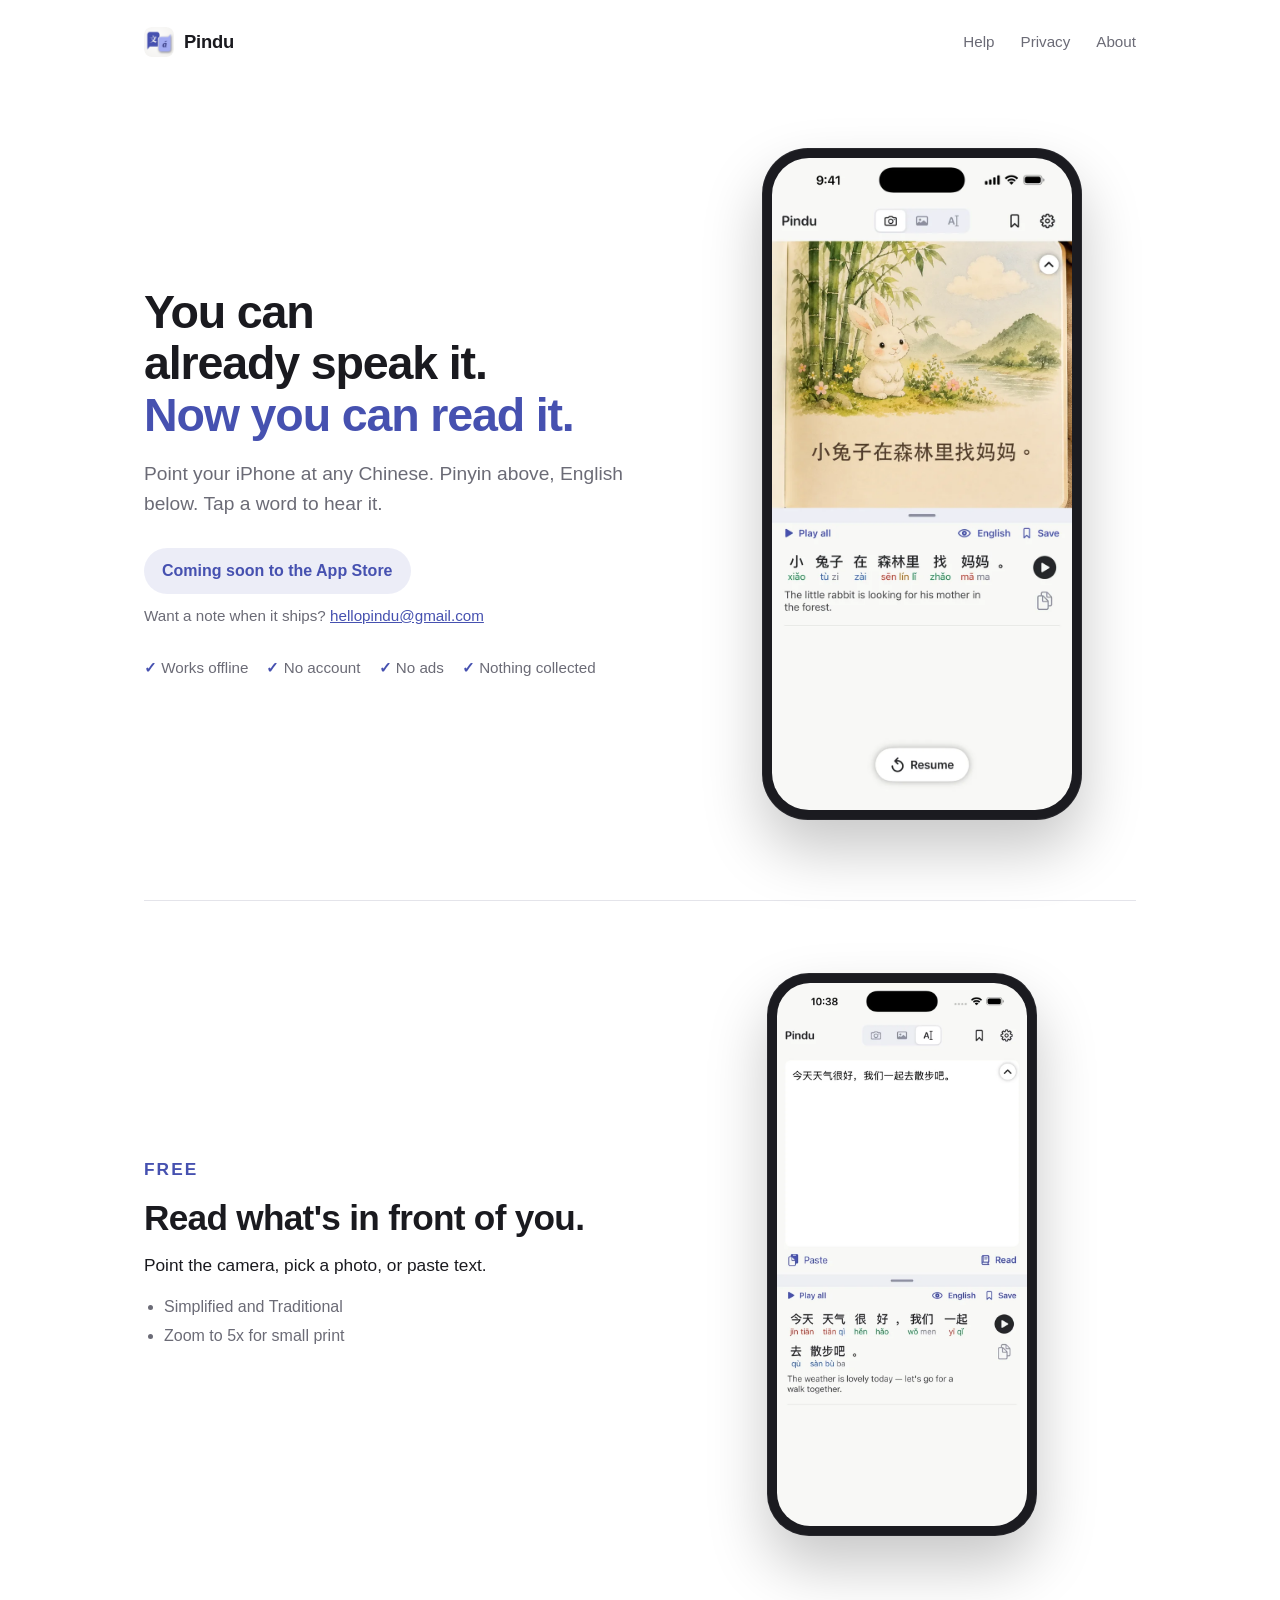
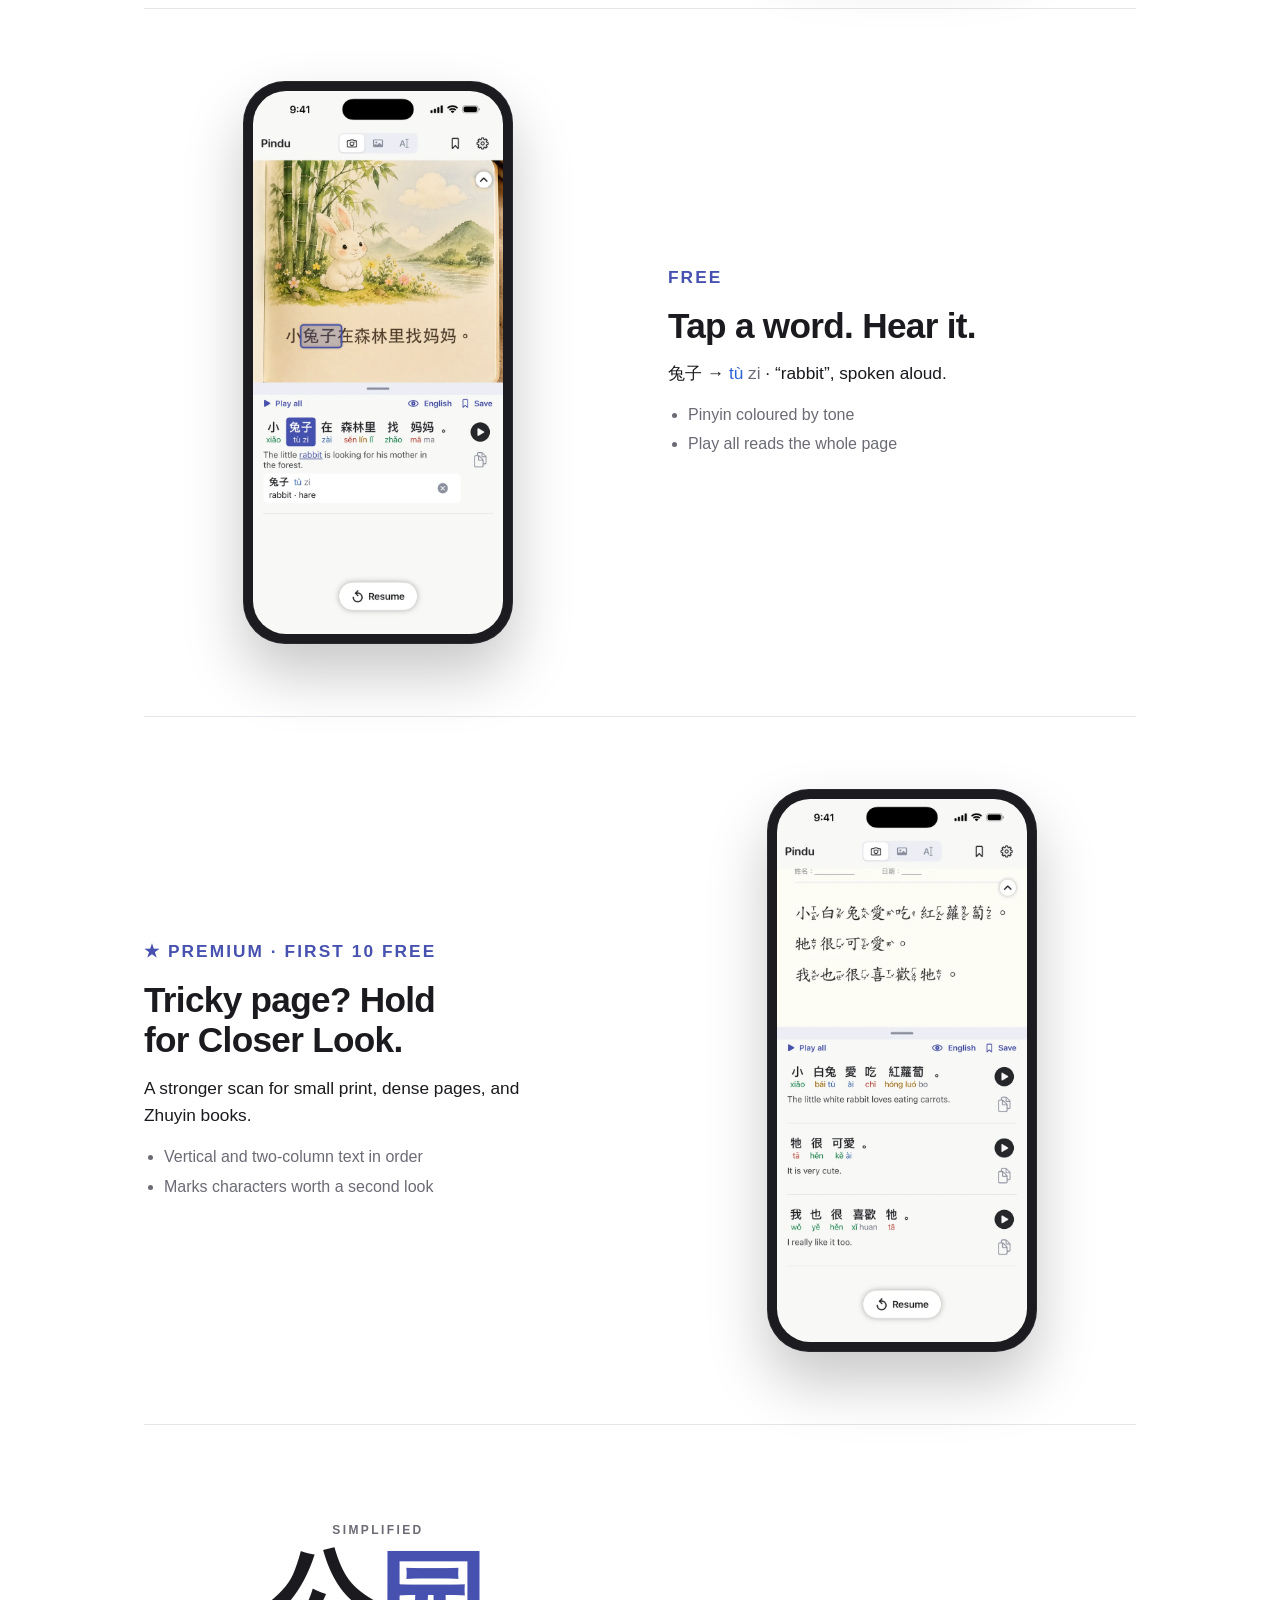
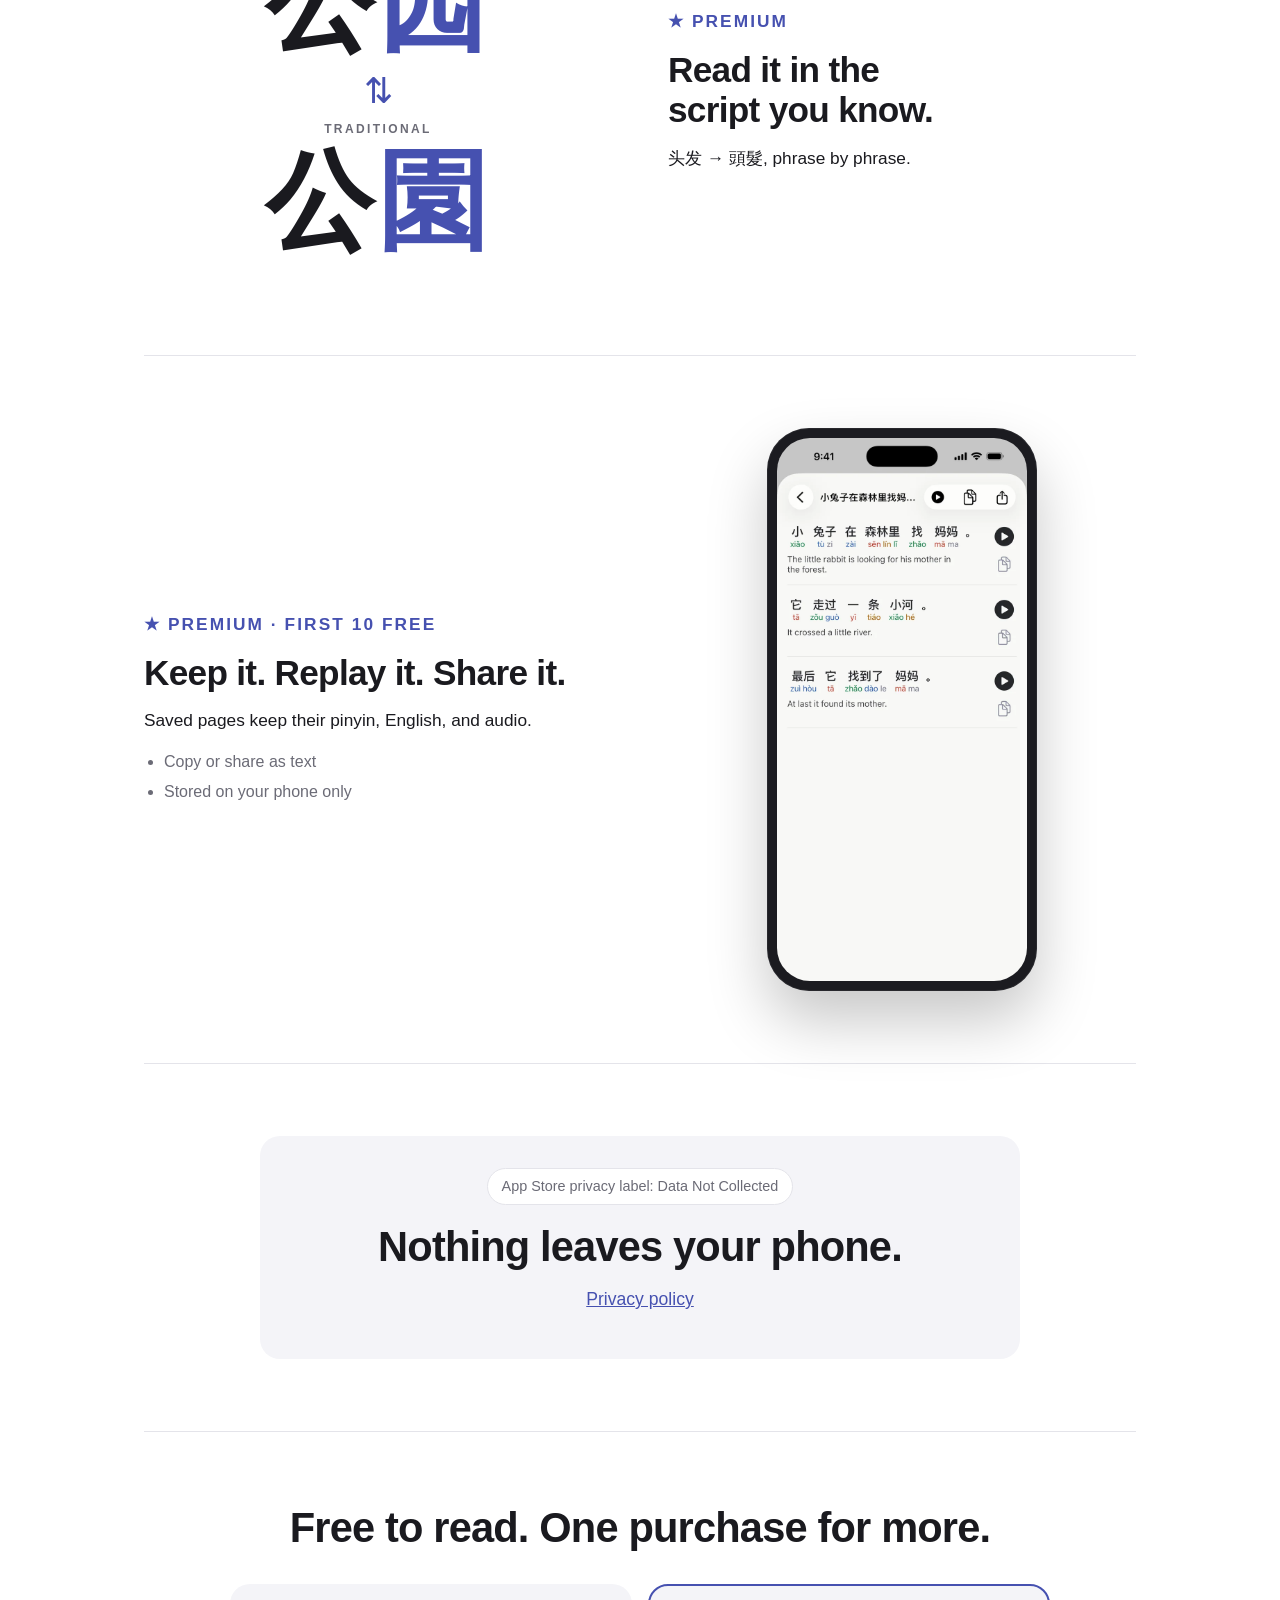
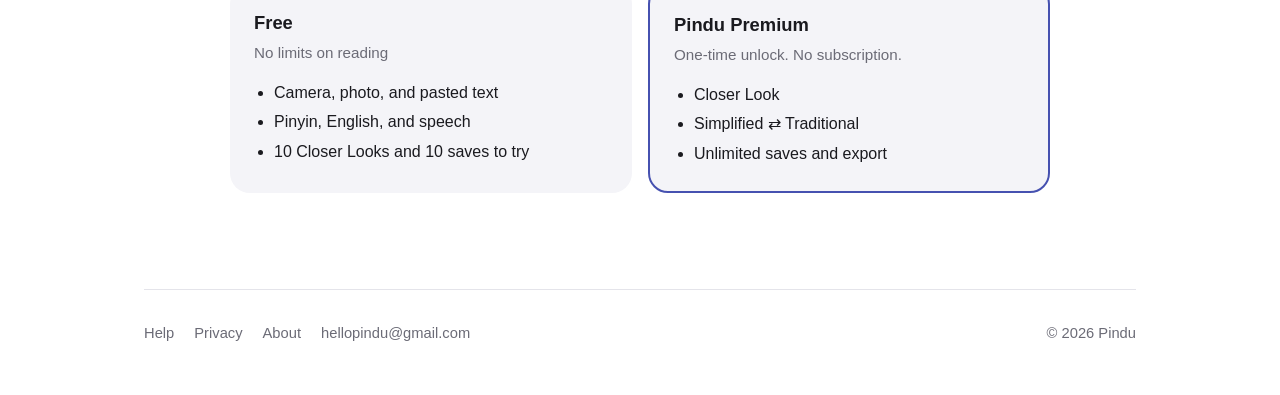
==== index.html @ 31d06867 "Polish for phone and desktop: headline on two lines, no lone words, bigger tap targets - Hero headli" ====
<!DOCTYPE html>
<html lang="en">
<head>
<meta charset="utf-8">
<meta name="viewport" content="width=device-width, initial-scale=1">
<title>Pindu: read the Chinese you can already speak</title>
<meta name="description" content="Pindu reads Chinese text through your iPhone camera and shows pinyin above and English below. Tap any word to hear it. Everything runs on your phone.">
<meta property="og:title" content="Pindu">
<meta property="og:description" content="You can already speak it. Now you can read it. Pinyin and English for any Chinese text, on your iPhone, entirely on-device.">
<meta property="og:type" content="website">
<meta property="og:url" content="https://pinduapp.github.io/pindu/">
<meta name="theme-color" content="#4651B0" media="(prefers-color-scheme: light)">
<meta name="theme-color" content="#121216" media="(prefers-color-scheme: dark)">
<link rel="icon" href="assets/img/favicon.png" type="image/png">
<link rel="apple-touch-icon" href="assets/img/apple-touch-icon.png">
<link rel="stylesheet" href="assets/site.css">
</head>
<body>
<a class="skip" href="#main">Skip to content</a>
<div class="wrap">

  <header class="site-header">
    <a class="brand" href="./"><img src="assets/img/icon-256.png" alt="" width="30" height="30">Pindu</a>
    <nav class="site-nav" aria-label="Site">
      <a href="support.html">Help</a>
      <a href="privacy.html">Privacy</a>
      <a href="about.html">About</a>
    </nav>
  </header>

  <main id="main">

    <section class="hero">
      <div class="hero-text">
        <h1><span class="line1">You can already speak&nbsp;it.</span> <span class="line2">Now you can read&nbsp;it.</span></h1>
        <p class="lead">Point your iPhone at any Chinese. Pinyin above, English below. Tap a word to hear it.</p>

        <!-- HERO BUTTON. Two states live here. Only one should be visible at a time.
             BEFORE LAUNCH: keep the "pre-launch" block, leave the "launch" block inside this comment.
             AT LAUNCH: delete the "pre-launch" block, move the "launch" block out of the comment,
             and replace APP_STORE_URL with the real App Store link. -->
        <div class="cta cta-prelaunch">
          <span class="pill">Coming soon to the App Store</span>
          <p class="note">Want a note when it ships? <a href="mailto:hellopindu@gmail.com">hellopindu@gmail.com</a></p>
        </div>
        <!--
        <div class="cta cta-launch">
          <a class="badge" href="APP_STORE_URL"><img src="assets/img/app-store-badge.svg" alt="Download on the App Store"></a>
          <p class="note">Free on the App Store, for iPhone running iOS 26 or later.</p>
        </div>
        -->

        <ul class="hero-points">
          <li>Works offline</li>
          <li>No account</li>
          <li>No ads</li>
          <li>Nothing collected</li>
        </ul>
      </div>
      <div class="hero-media">
        <div class="phone"><img src="assets/img/hero.webp" alt="Pindu reading a storybook page: the Chinese sentence 小兔子在森林里找妈妈 with pinyin above each word and the English translation below" width="720" height="1564"></div>
      </div>
    </section>

    <section class="features" aria-label="Features">

      <article class="feature">
        <div class="feature-text">
          <p class="eyebrow">Free</p>
          <h2>Read what's in front of you.</h2>
          <p>Point the camera, pick a photo, or paste text.</p>
          <ul>
            <li>Simplified and Traditional</li>
            <li>Zoom to 5x for small print</li>
          </ul>
        </div>
        <div class="feature-media">
          <div class="phone small"><img src="assets/img/text-input.webp" alt="Pindu's Text tab with a pasted sentence and its pinyin and English reading below" width="720" height="1564" loading="lazy"></div>
        </div>
      </article>

      <article class="feature flip">
        <div class="feature-text">
          <p class="eyebrow">Free</p>
          <h2>Tap a word. Hear it.</h2>
          <p><span class="zh">兔子</span> → <span class="py"><span class="t4">tù</span> <span class="t0">zi</span></span> · “rabbit”, spoken aloud.</p>
          <ul>
            <li>Pinyin coloured by tone</li>
            <li>Play all reads the whole page</li>
          </ul>
        </div>
        <div class="feature-media">
          <div class="phone small"><img src="assets/img/tap-to-define.webp" alt="The word 兔子 selected on the page, with a card showing tù zi and the meaning rabbit, hare" width="720" height="1564" loading="lazy"></div>
        </div>
      </article>

      <article class="feature">
        <div class="feature-text">
          <p class="eyebrow premium">Premium · first 10 free</p>
          <h2>Tricky page? Hold for Closer Look.</h2>
          <p>A stronger scan for small print, dense pages, and Zhuyin books.</p>
          <ul>
            <li>Vertical and two-column text in order</li>
            <li>Marks characters worth a second look</li>
          </ul>
        </div>
        <div class="feature-media">
          <div class="phone small"><img src="assets/img/closer-look.webp" alt="A Traditional Chinese worksheet with Zhuyin marks, read by Closer Look into three clean sentences with pinyin and English" width="720" height="1564" loading="lazy"></div>
        </div>
      </article>

      <article class="feature flip">
        <div class="feature-text">
          <p class="eyebrow premium">Premium</p>
          <h2>Read it in the script you know.</h2>
          <p><span class="zh">头发</span> → <span class="zh">頭髮</span>, phrase by phrase.</p>
        </div>
        <div class="feature-media">
          <div class="scripts zh" aria-label="The word for park, 公园 in Simplified and 公園 in Traditional">
            <span class="label">Simplified</span>
            <span class="word">公<span class="diff">园</span></span>
            <span class="arrow" aria-hidden="true">⇅</span>
            <span class="label">Traditional</span>
            <span class="word">公<span class="diff">園</span></span>
          </div>
        </div>
      </article>

      <article class="feature">
        <div class="feature-text">
          <p class="eyebrow premium">Premium · first 10 free</p>
          <h2>Keep it. Replay it. Share it.</h2>
          <p>Saved pages keep their pinyin, English, and audio.</p>
          <ul>
            <li>Copy or share as text</li>
            <li>Stored on your phone only</li>
          </ul>
        </div>
        <div class="feature-media">
          <div class="phone small"><img src="assets/img/saved-detail.webp" alt="A saved reading with three sentences, each with pinyin, English, and play and copy buttons" width="720" height="1564" loading="lazy"></div>
        </div>
      </article>

    </section>

    <section class="privacy-block">
      <div class="card">
        <span class="label-chip">App Store privacy label: Data Not Collected</span>
        <h2>Nothing leaves your phone.</h2>
        <p><a href="privacy.html">Privacy policy</a></p>
      </div>
    </section>

    <section class="premium-block" id="premium">
      <h2><span class="unit">Free to read.</span> <span class="unit">One purchase for more.</span></h2>
      <div class="plans">
        <div class="plan card">
          <h3>Free</h3>
          <p class="price">No limits on reading</p>
          <ul>
            <li>Camera, photo, and pasted text</li>
            <li>Pinyin, English, and speech</li>
            <li>10 Closer Looks and 10 saves to try</li>
          </ul>
        </div>
        <div class="plan card featured">
          <h3>Pindu Premium</h3>
          <p class="price">One-time unlock. No&nbsp;subscription.</p>
          <ul>
            <li>Closer Look</li>
            <li>Simplified ⇄ Traditional</li>
            <li>Unlimited saves and export</li>
          </ul>
        </div>
      </div>
    </section>

  </main>

  <footer class="site-footer">
    <nav aria-label="Footer">
      <a href="support.html">Help</a>
      <a href="privacy.html">Privacy</a>
      <a href="about.html">About</a>
      <a href="mailto:hellopindu@gmail.com">hellopindu@gmail.com</a>
    </nav>
    <span>© 2026 Pindu</span>
  </footer>

</div>
</body>
</html>
---- assets/site.css ----
/* Pindu website styles. Plain CSS, no build step.
   Colours follow the app: accent #4651B0 in light mode, #A2ABF2 in dark mode. */

:root {
  --accent: #4651B0;
  --accent-soft: rgba(70, 81, 176, 0.10);
  --bg: #ffffff;
  --fg: #1a1a1f;
  --muted: #6b6b76;
  --card: #f4f4f8;
  --line: #e4e4ea;
  --bezel: #1b1b20;
  --tone1: #d9342b;
  --tone2: #c9821a;
  --tone3: #1f9d55;
  --tone4: #2d63d8;
  color-scheme: light dark;
}

@media (prefers-color-scheme: dark) {
  :root {
    --accent: #A2ABF2;
    --accent-soft: rgba(162, 171, 242, 0.14);
    --bg: #121216;
    --fg: #ececf1;
    --muted: #9a9aa6;
    --card: #1e1e26;
    --line: #2b2b35;
    --bezel: #2c2c35;
    --tone1: #ff6b61;
    --tone2: #e9a94a;
    --tone3: #4fc47f;
    --tone4: #6f9bff;
  }
}

* { box-sizing: border-box; }

html { scroll-behavior: smooth; }

body {
  margin: 0;
  font-family: -apple-system, BlinkMacSystemFont, "Segoe UI", Roboto, Helvetica, Arial, sans-serif;
  background: var(--bg);
  color: var(--fg);
  line-height: 1.6;
  -webkit-font-smoothing: antialiased;
}

.zh {
  font-family: -apple-system, "PingFang SC", "PingFang TC", "Hiragino Sans GB", "Noto Sans CJK SC",
    "Noto Sans SC", "Microsoft YaHei", sans-serif;
}

a { color: var(--accent); }

h1, h2, h3 { text-wrap: balance; }
p, li, dd { text-wrap: pretty; }
a[href^="mailto:"] { white-space: nowrap; }
/* Keeps a short phrase on one line when it fits; used to break headings between sentences. */
.unit { display: inline-block; }

img { max-width: 100%; height: auto; }

.wrap {
  max-width: 1040px;
  margin: 0 auto;
  padding: 0 24px;
}

.skip {
  position: absolute;
  left: -999px;
  top: 8px;
  background: var(--accent);
  color: #fff;
  padding: 8px 12px;
  border-radius: 8px;
}
.skip:focus { left: 8px; z-index: 10; }

/* Header and nav */

.site-header {
  display: flex;
  align-items: center;
  justify-content: space-between;
  gap: 16px;
  padding: 20px 0;
}

.brand {
  display: inline-flex;
  align-items: center;
  gap: 10px;
  text-decoration: none;
  color: var(--fg);
  font-weight: 700;
  font-size: 1.15rem;
  letter-spacing: -0.01em;
  padding: 7px 0;
}
.brand img { width: 30px; height: 30px; border-radius: 8px; }

.site-nav { display: flex; gap: 2px; flex-wrap: wrap; margin-right: -12px; }
.site-nav a {
  text-decoration: none;
  color: var(--muted);
  padding: 10px 12px;
  border-radius: 8px;
  font-size: 0.95rem;
}
.site-nav a:hover { color: var(--fg); background: var(--card); }
.site-nav a[aria-current="page"] { color: var(--accent); font-weight: 600; }

/* Hero */

.hero {
  display: grid;
  gap: 40px;
  align-items: center;
  padding: 40px 0 56px;
}
@media (min-width: 860px) {
  .hero { grid-template-columns: 1.1fr 0.9fr; padding: 64px 0 80px; }
}

.hero-text { container-type: inline-size; }
.hero h1 {
  /* Each sentence gets its own line. The size follows the text column so
     "You can already speak it." fits on one line at every width. */
  font-size: clamp(1.9rem, 4.6vw, 3.15rem);
  font-size: min(3.3rem, 8.9cqi);
  line-height: 1.1;
  letter-spacing: -0.025em;
  margin: 0 0 18px;
}
.hero h1 .line1, .hero h1 .line2 { display: block; }
.hero h1 .line2 { color: var(--accent); }

.hero .lead {
  font-size: 1.2rem;
  color: var(--muted);
  margin: 0 0 28px;
  max-width: 34em;
}

.cta { display: flex; flex-direction: column; align-items: flex-start; gap: 10px; }
.pill {
  display: inline-block;
  background: var(--accent-soft);
  color: var(--accent);
  font-weight: 600;
  padding: 10px 18px;
  border-radius: 999px;
  font-size: 1rem;
}
.cta .note { color: var(--muted); font-size: 0.95rem; margin: 0; }
.badge img { height: 52px; width: auto; display: block; }

.hero-points {
  list-style: none;
  padding: 0;
  margin: 28px 0 0;
  display: flex;
  flex-wrap: wrap;
  gap: 8px 18px;
  color: var(--muted);
  font-size: 0.95rem;
}
.hero-points li::before { content: "✓ "; color: var(--accent); font-weight: 700; }

/* Phone frame around raw screenshots */

.phone {
  width: min(300px, 70vw);
  margin: 0 auto;
  background: var(--bezel);
  border-radius: 46px;
  padding: 10px;
  box-shadow: 0 30px 60px rgba(0, 0, 0, 0.22), 0 0 0 1px rgba(255, 255, 255, 0.06) inset;
}
.phone img {
  display: block;
  width: 100%;
  border-radius: 37px;
  background: #f5f5f7;
}
.phone.small { width: min(270px, 62vw); border-radius: 42px; }
@media (min-width: 860px) {
  /* Whole phone visible above the fold: the screenshots are 0.46 wide per unit of height. */
  .hero .phone { width: clamp(240px, calc((100svh - 150px) * 0.46), 320px); }
}
.phone.small img { border-radius: 33px; }

/* Feature blocks */

.features { border-top: 1px solid var(--line); }

.feature {
  display: grid;
  gap: 28px;
  align-items: center;
  padding: 48px 0;
}
.feature + .feature { border-top: 1px solid var(--line); }

@media (min-width: 860px) {
  .feature { grid-template-columns: 1fr 1fr; gap: 56px; padding: 72px 0; }
  .feature.flip .feature-media { order: -1; }
}

.eyebrow {
  display: inline-block;
  font-size: 0.78rem;
  font-weight: 700;
  letter-spacing: 0.12em;
  text-transform: uppercase;
  color: var(--accent);
  margin: 0 0 10px;
}
.eyebrow.premium::before {
  content: "★ ";
}

.feature h2 {
  font-size: clamp(1.6rem, 3.2vw, 2.2rem);
  line-height: 1.15;
  letter-spacing: -0.02em;
  margin: 0 0 14px;
}
.feature p { margin: 0 0 14px; font-size: 1.08rem; }
.feature p:last-child { margin-bottom: 0; }
.feature ul { margin: 0; padding-left: 20px; color: var(--muted); }
.feature li { margin: 4px 0; }

/* Pinyin sample used in copy */
.py { display: inline-block; white-space: nowrap; }
.t1 { color: var(--tone1); }
.t2 { color: var(--tone2); }
.t3 { color: var(--tone3); }
.t4 { color: var(--tone4); }
.t0 { color: var(--muted); }

/* Simplified / Traditional graphic */

.scripts {
  display: flex;
  flex-direction: column;
  align-items: center;
  gap: 6px;
  padding: 24px 0;
}
.scripts .label {
  font-size: 0.75rem;
  font-weight: 700;
  letter-spacing: 0.2em;
  text-transform: uppercase;
  color: var(--muted);
}
.scripts .word {
  font-size: clamp(4.2rem, 13vw, 6.8rem);
  font-weight: 600;
  line-height: 1.05;
  letter-spacing: 0.04em;
}
.scripts .diff { color: var(--accent); }
.scripts .arrow { color: var(--accent); font-size: 2.2rem; line-height: 1; margin: 6px 0; }

/* Privacy statement */

.privacy-block {
  border-top: 1px solid var(--line);
  padding: 72px 0;
  text-align: center;
}
.privacy-block .card { max-width: 760px; margin: 0 auto; }
.privacy-block h2 {
  font-size: clamp(1.9rem, 4vw, 2.6rem);
  line-height: 1.15;
  letter-spacing: -0.02em;
  margin: 0 0 14px;
}
.privacy-block p { font-size: 1.1rem; margin: 0 0 14px; }
.privacy-block .label-chip {
  display: inline-block;
  background: var(--bg);
  border: 1px solid var(--line);
  border-radius: 999px;
  padding: 6px 14px;
  font-size: 0.9rem;
  color: var(--muted);
  margin-bottom: 18px;
}

.card {
  background: var(--card);
  border-radius: 20px;
  padding: 32px 28px;
}

/* Premium */

.premium-block { border-top: 1px solid var(--line); padding: 72px 0; }
.premium-block h2 {
  font-size: clamp(1.9rem, 4vw, 2.6rem);
  line-height: 1.15;
  letter-spacing: -0.02em;
  margin: 0 0 32px;
  text-align: center;
}
.plans {
  display: grid;
  gap: 16px;
  max-width: 820px;
  margin: 0 auto;
}
@media (min-width: 700px) { .plans { grid-template-columns: 1fr 1fr; } }
.plan { padding: 24px 24px 20px; }
.plan h3 { margin: 0 0 4px; font-size: 1.15rem; }
.plan .price { color: var(--muted); font-size: 0.95rem; margin: 0 0 14px; }
.plan ul { margin: 0; padding-left: 20px; }
.plan li { margin: 4px 0; }
.plan.featured { border: 2px solid var(--accent); }

/* Footer */

.site-footer {
  border-top: 1px solid var(--line);
  margin-top: 24px;
  padding: 22px 0 40px;
  color: var(--muted);
  font-size: 0.92rem;
  display: flex;
  flex-wrap: wrap;
  justify-content: space-between;
  align-items: center;
  gap: 4px 24px;
}
.site-footer nav { display: flex; flex-wrap: wrap; gap: 0 20px; }
.site-footer a { color: var(--muted); text-decoration: none; display: inline-block; padding: 10px 0; }
.site-footer a:hover { color: var(--accent); }

/* Text pages: Help, Privacy, About */

.prose { max-width: 700px; padding: 24px 0 64px; }
.prose h1 { font-size: clamp(2rem, 4.5vw, 2.6rem); letter-spacing: -0.02em; margin: 8px 0 8px; line-height: 1.1; }
.prose .intro { color: var(--muted); font-size: 1.15rem; margin: 0 0 32px; }
.prose .updated { color: var(--muted); font-size: 0.9rem; margin: 0 0 32px; }
.prose h2 { font-size: 1.35rem; margin: 40px 0 10px; letter-spacing: -0.01em; line-height: 1.25; }
.prose h3 { font-size: 1.05rem; margin: 24px 0 6px; }
.prose p { margin: 0 0 16px; }
.prose ul, .prose ol { margin: 0 0 16px; padding-left: 22px; }
.prose li { margin-bottom: 8px; }
.prose .card { margin: 32px 0; }
.prose .card p:last-child { margin-bottom: 0; }
.prose kbd {
  font-family: inherit;
  background: var(--card);
  border: 1px solid var(--line);
  border-radius: 6px;
  padding: 1px 6px;
  font-size: 0.92em;
}

.credits { margin-bottom: 20px; }
.credits dl { margin: 0; }
.credits dt { font-weight: 600; margin-top: 12px; }
.credits dt a { display: inline-block; padding: 6px 0; }
.credits dd { margin: 2px 0 0; color: var(--muted); }

@media (prefers-reduced-motion: reduce) {
  html { scroll-behavior: auto; }
}
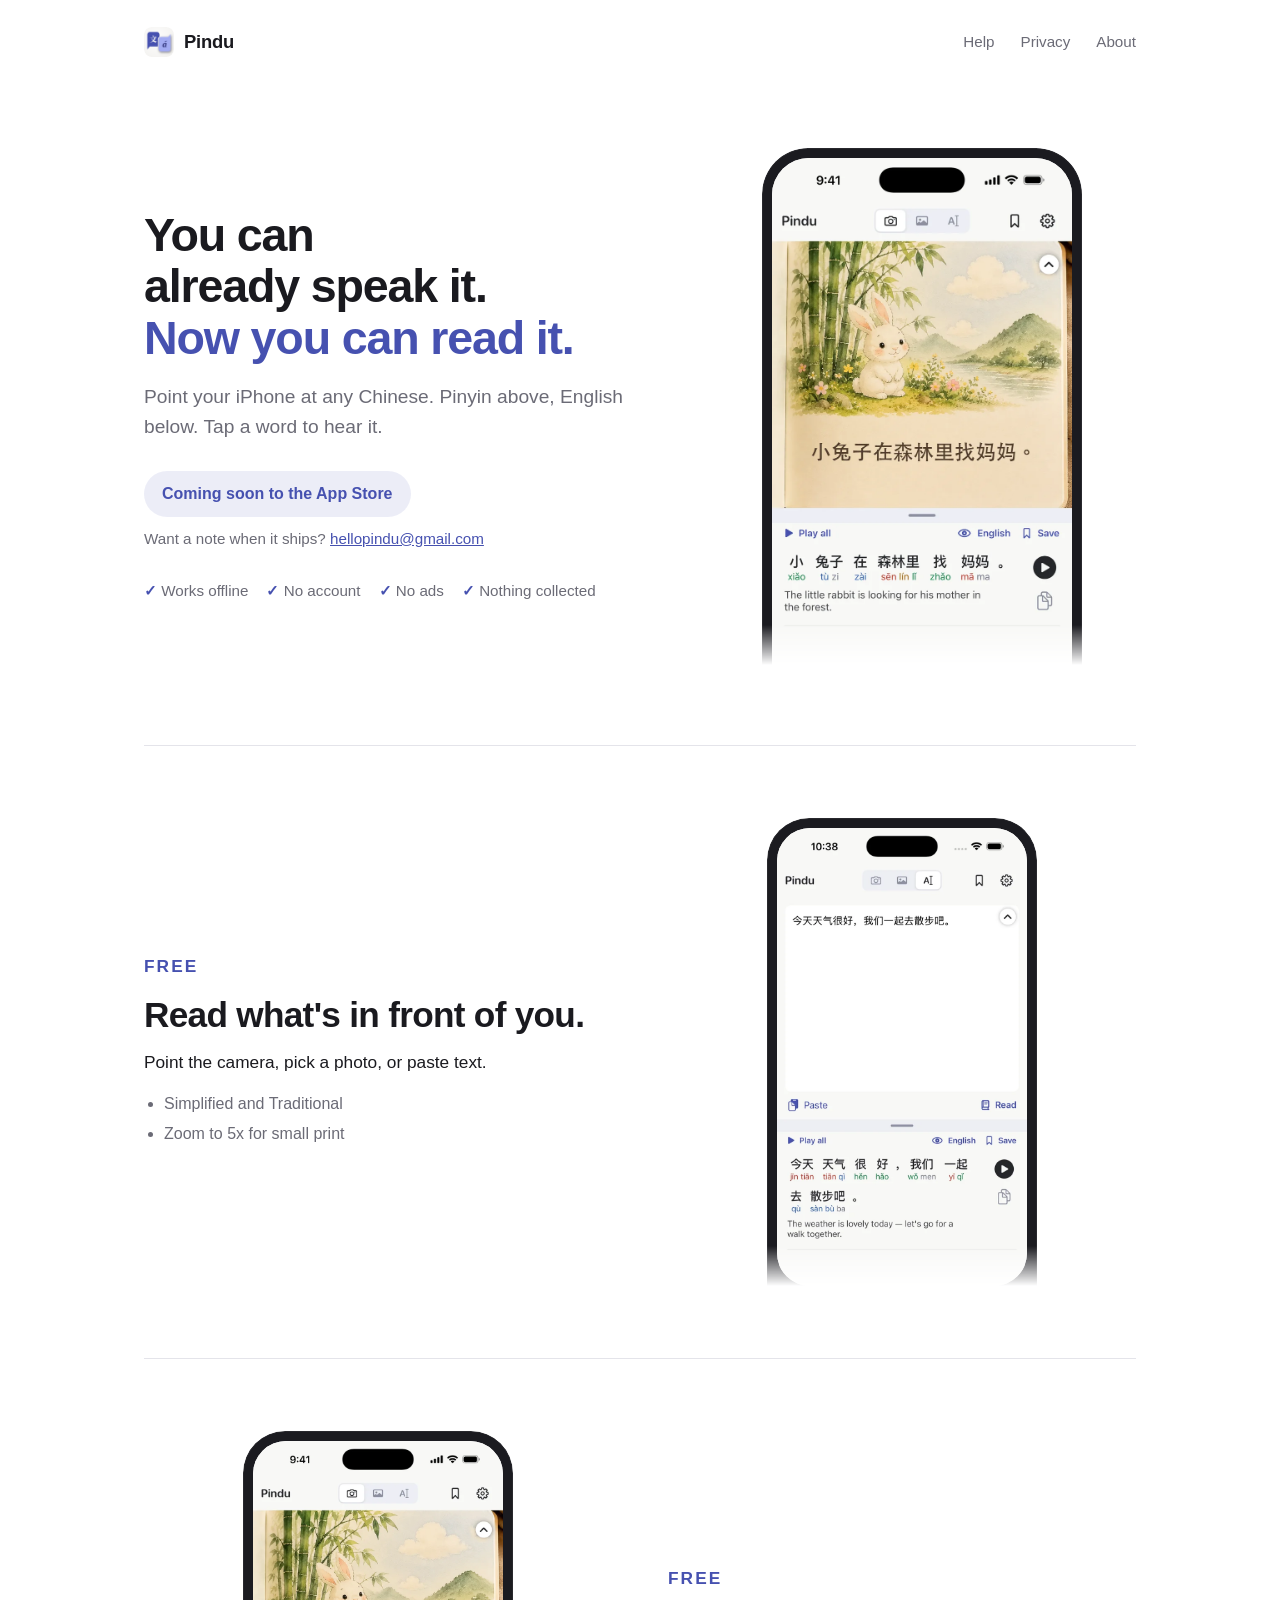
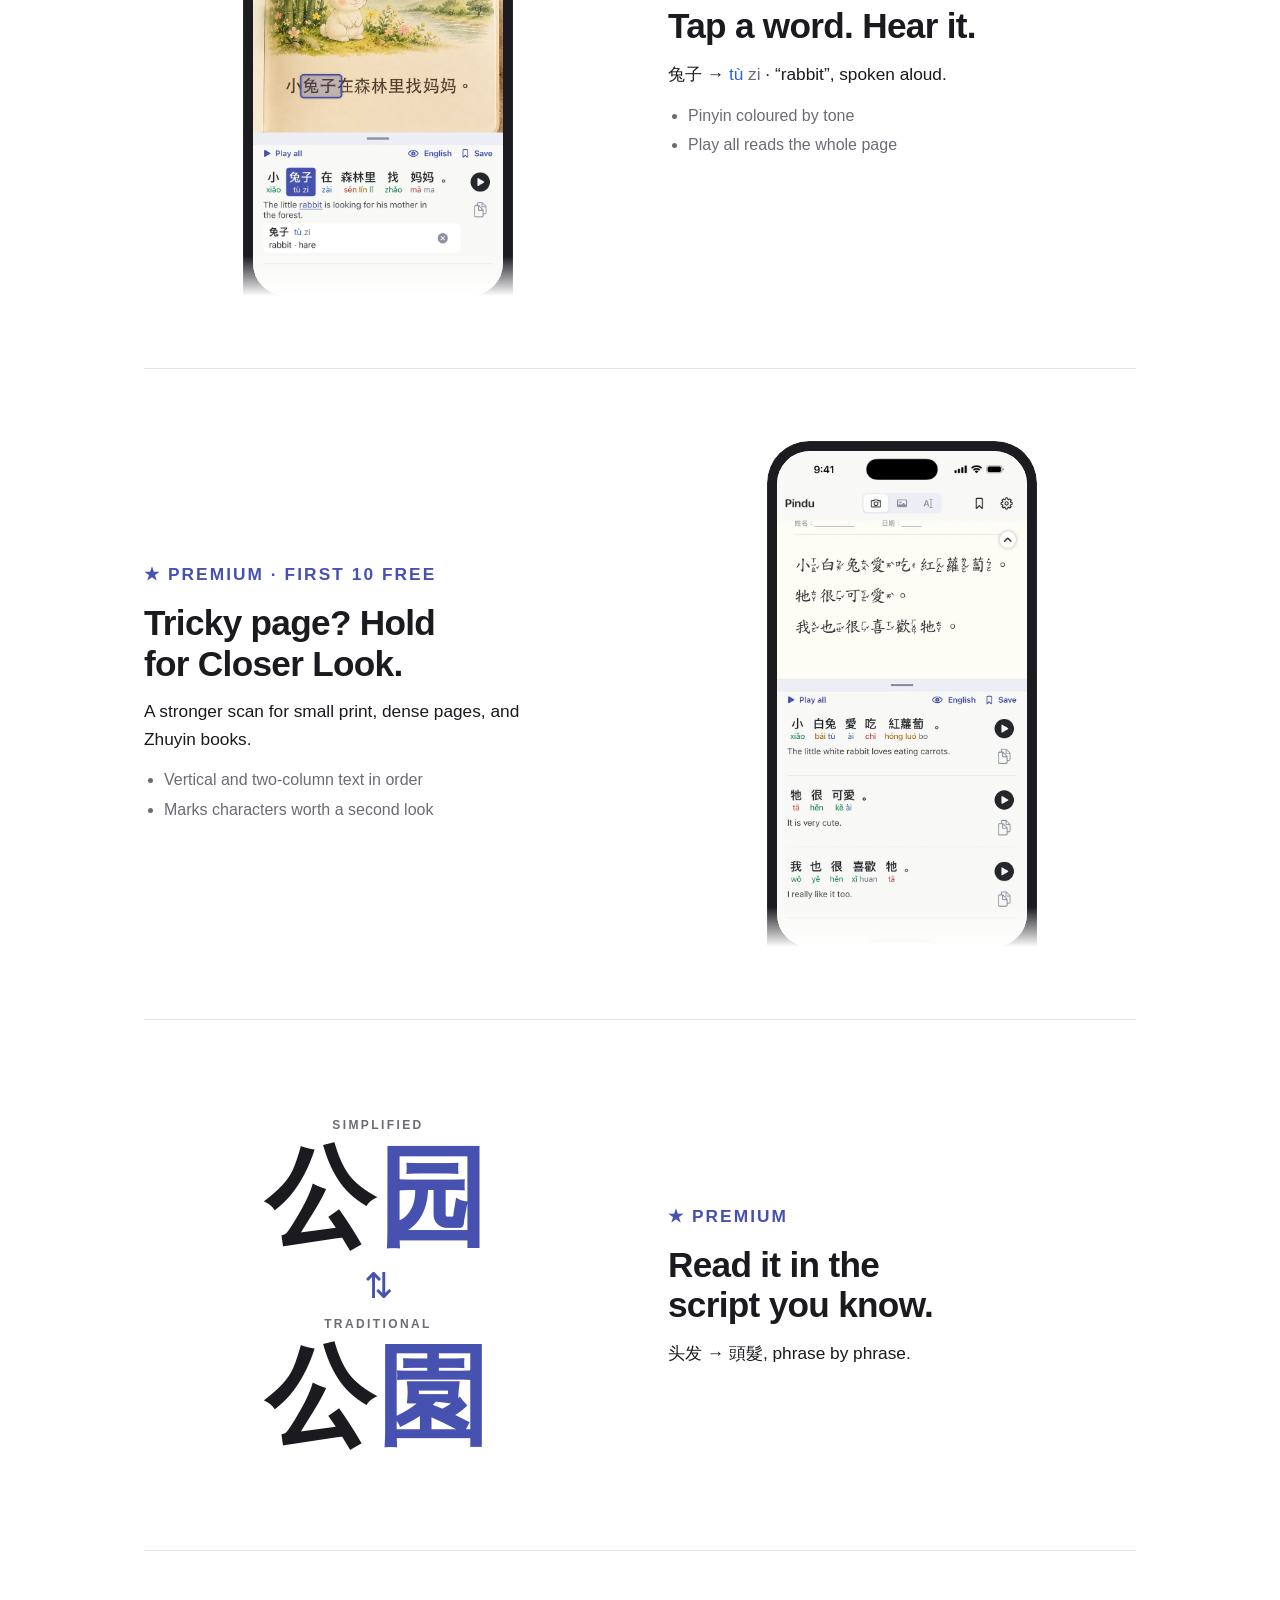
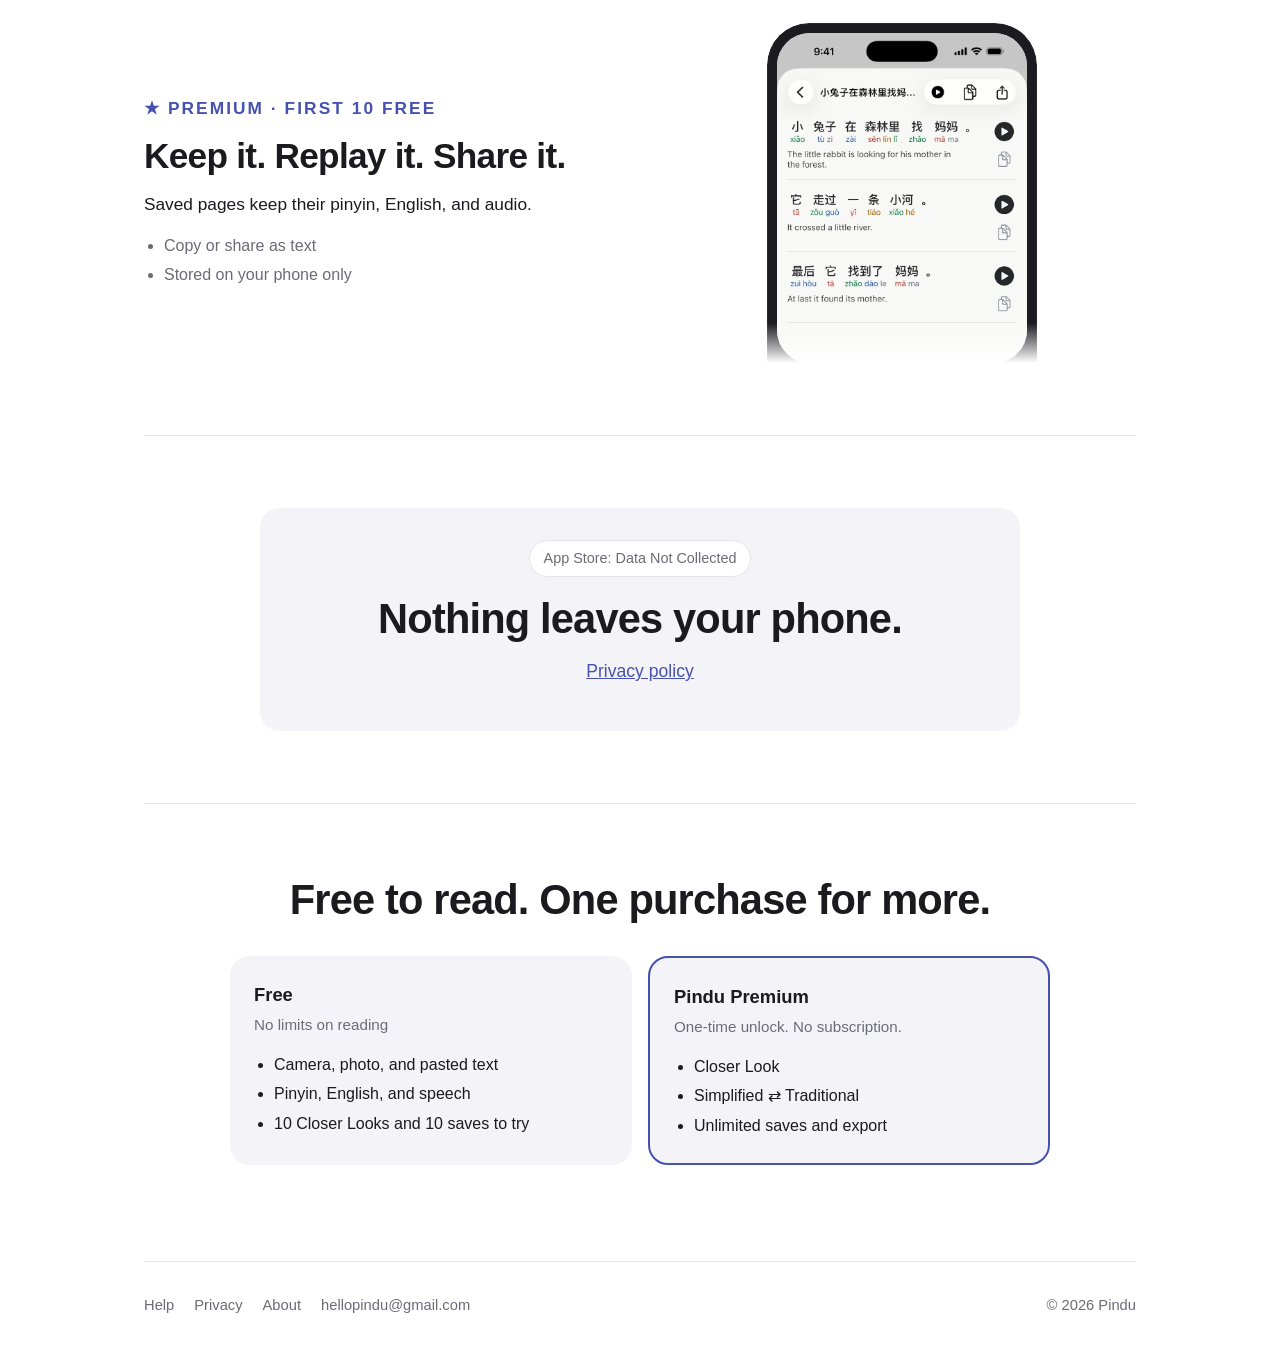
==== commit 135cc737: "Crop the home page phones below their content; page scrolls about 10% less Each phone shows its scre" ====
--- a/index.html
+++ b/index.html
@@ -58,7 +58,7 @@
         </ul>
       </div>
       <div class="hero-media">
-        <div class="phone"><img src="assets/img/hero.webp" alt="Pindu reading a storybook page: the Chinese sentence 小兔子在森林里找妈妈 with pinyin above each word and the English translation below" width="720" height="1564"></div>
+        <div class="phone crop" style="--crop: 720 / 1215"><img src="assets/img/hero.webp" alt="Pindu reading a storybook page: the Chinese sentence 小兔子在森林里找妈妈 with pinyin above each word and the English translation below" width="720" height="1564"></div>
       </div>
     </section>
 
@@ -75,7 +75,7 @@
           </ul>
         </div>
         <div class="feature-media">
-          <div class="phone small"><img src="assets/img/text-input.webp" alt="Pindu's Text tab with a pasted sentence and its pinyin and English reading below" width="720" height="1564" loading="lazy"></div>
+          <div class="phone small crop" style="--crop: 720 / 1320"><img src="assets/img/text-input.webp" alt="Pindu's Text tab with a pasted sentence and its pinyin and English reading below" width="720" height="1564" loading="lazy"></div>
         </div>
       </article>
 
@@ -90,7 +90,7 @@
           </ul>
         </div>
         <div class="feature-media">
-          <div class="phone small"><img src="assets/img/tap-to-define.webp" alt="The word 兔子 selected on the page, with a card showing tù zi and the meaning rabbit, hare" width="720" height="1564" loading="lazy"></div>
+          <div class="phone small crop" style="--crop: 720 / 1310"><img src="assets/img/tap-to-define.webp" alt="The word 兔子 selected on the page, with a card showing tù zi and the meaning rabbit, hare" width="720" height="1564" loading="lazy"></div>
         </div>
       </article>
 
@@ -105,7 +105,7 @@
           </ul>
         </div>
         <div class="feature-media">
-          <div class="phone small"><img src="assets/img/closer-look.webp" alt="A Traditional Chinese worksheet with Zhuyin marks, read by Closer Look into three clean sentences with pinyin and English" width="720" height="1564" loading="lazy"></div>
+          <div class="phone small crop" style="--crop: 720 / 1430"><img src="assets/img/closer-look.webp" alt="A Traditional Chinese worksheet with Zhuyin marks, read by Closer Look into three clean sentences with pinyin and English" width="720" height="1564" loading="lazy"></div>
         </div>
       </article>
 
@@ -137,7 +137,7 @@
           </ul>
         </div>
         <div class="feature-media">
-          <div class="phone small"><img src="assets/img/saved-detail.webp" alt="A saved reading with three sentences, each with pinyin, English, and play and copy buttons" width="720" height="1564" loading="lazy"></div>
+          <div class="phone small crop" style="--crop: 720 / 950"><img src="assets/img/saved-detail.webp" alt="A saved reading with three sentences, each with pinyin, English, and play and copy buttons" width="720" height="1564" loading="lazy"></div>
         </div>
       </article>
 
@@ -145,7 +145,7 @@
 
     <section class="privacy-block">
       <div class="card">
-        <span class="label-chip">App Store privacy label: Data Not Collected</span>
+        <span class="label-chip">App Store: Data Not Collected</span>
         <h2>Nothing leaves your phone.</h2>
         <p><a href="privacy.html">Privacy policy</a></p>
       </div>
--- a/assets/site.css
+++ b/assets/site.css
@@ -187,9 +187,26 @@
   background: #f5f5f7;
 }
 .phone.small { width: min(270px, 62vw); border-radius: 42px; }
+
+/* Cropped phone: shows the top of the screenshot down to its last bit of content,
+   then fades into the page. --crop is "720 / visible height" for that screenshot. */
+.phone.crop {
+  padding-bottom: 0;
+  border-bottom-left-radius: 0;
+  border-bottom-right-radius: 0;
+  -webkit-mask-image: linear-gradient(to bottom, #000 calc(100% - 40px), transparent);
+  mask-image: linear-gradient(to bottom, #000 calc(100% - 40px), transparent);
+}
+.phone.crop img {
+  aspect-ratio: var(--crop);
+  object-fit: cover;
+  object-position: top;
+  border-bottom-left-radius: 0;
+  border-bottom-right-radius: 0;
+}
 @media (min-width: 860px) {
-  /* Whole phone visible above the fold: the screenshots are 0.46 wide per unit of height. */
-  .hero .phone { width: clamp(240px, calc((100svh - 150px) * 0.46), 320px); }
+  /* Whole (cropped) phone visible above the fold: it is about 0.58 wide per unit of height. */
+  .hero .phone { width: clamp(240px, calc((100svh - 150px) * 0.58), 320px); }
 }
 .phone.small img { border-radius: 33px; }
 
@@ -291,6 +308,7 @@
   font-size: 0.9rem;
   color: var(--muted);
   margin-bottom: 18px;
+  white-space: nowrap;
 }
 
 .card {
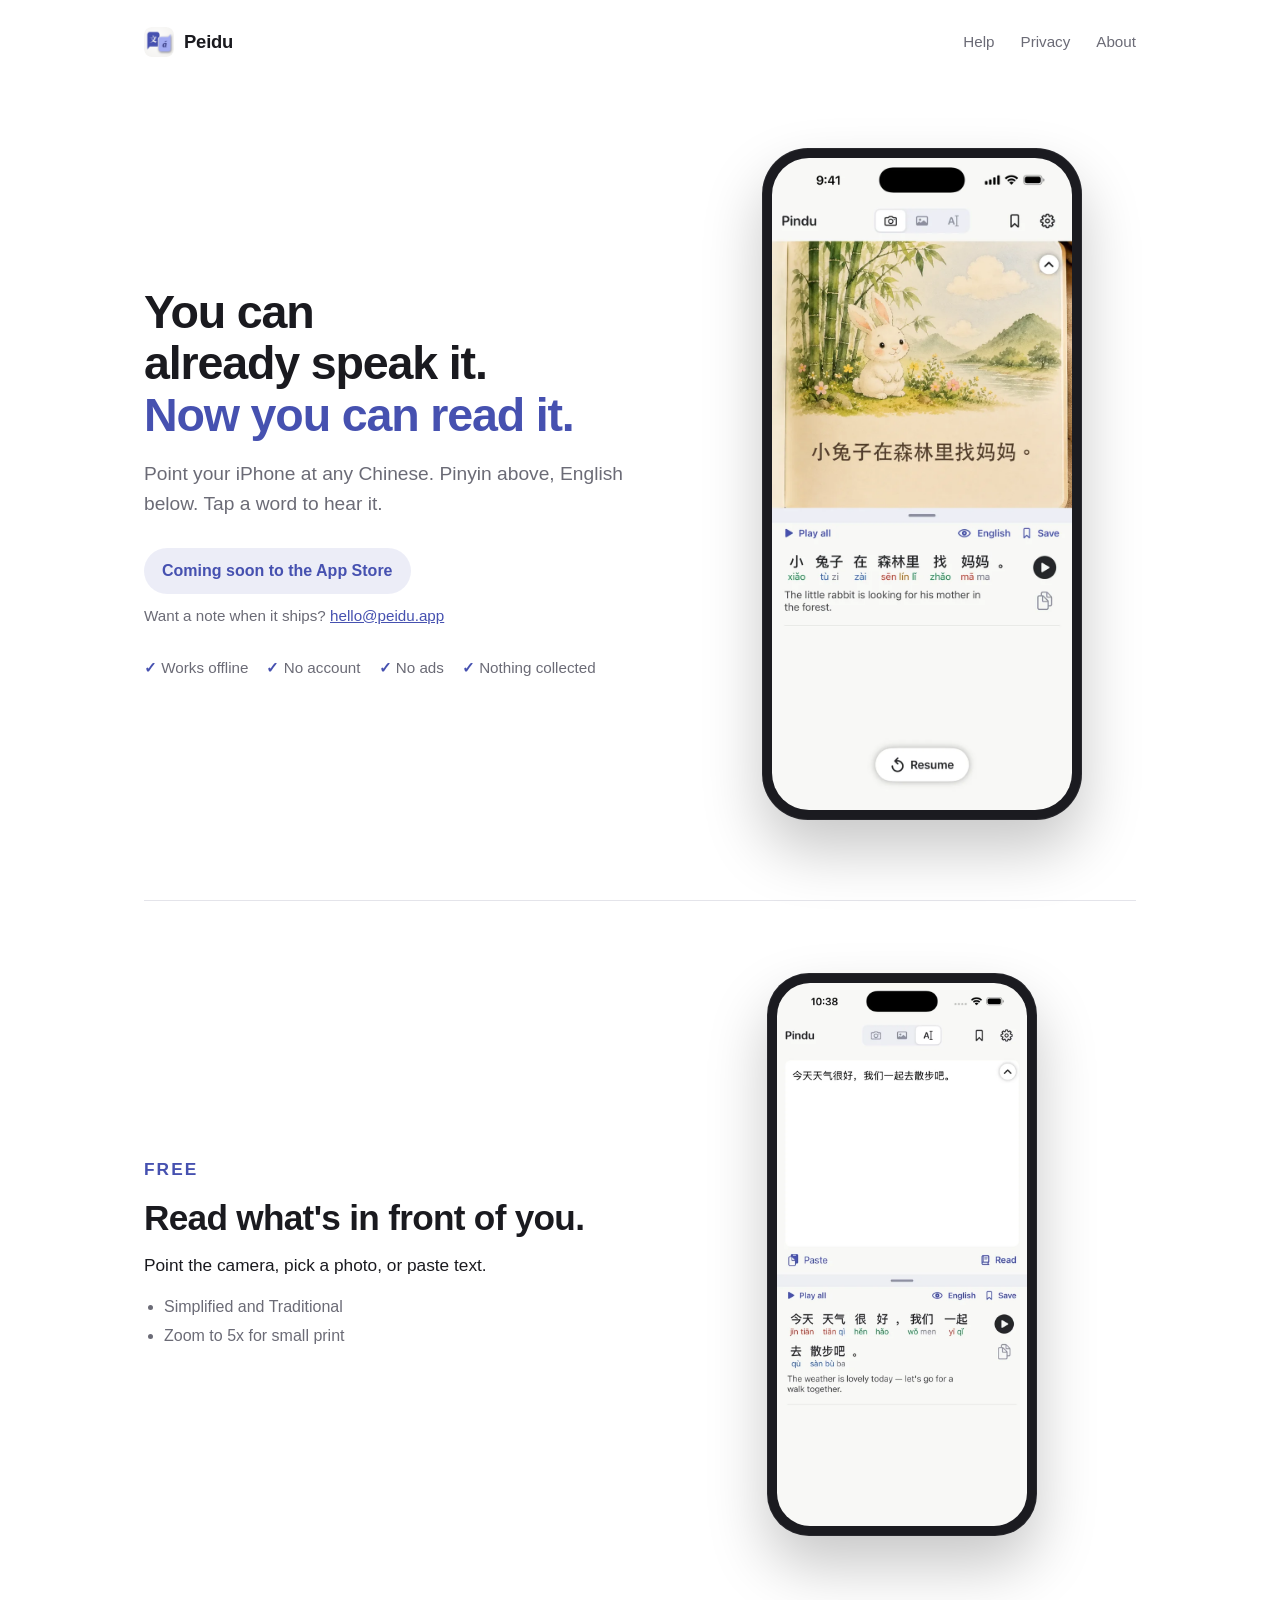
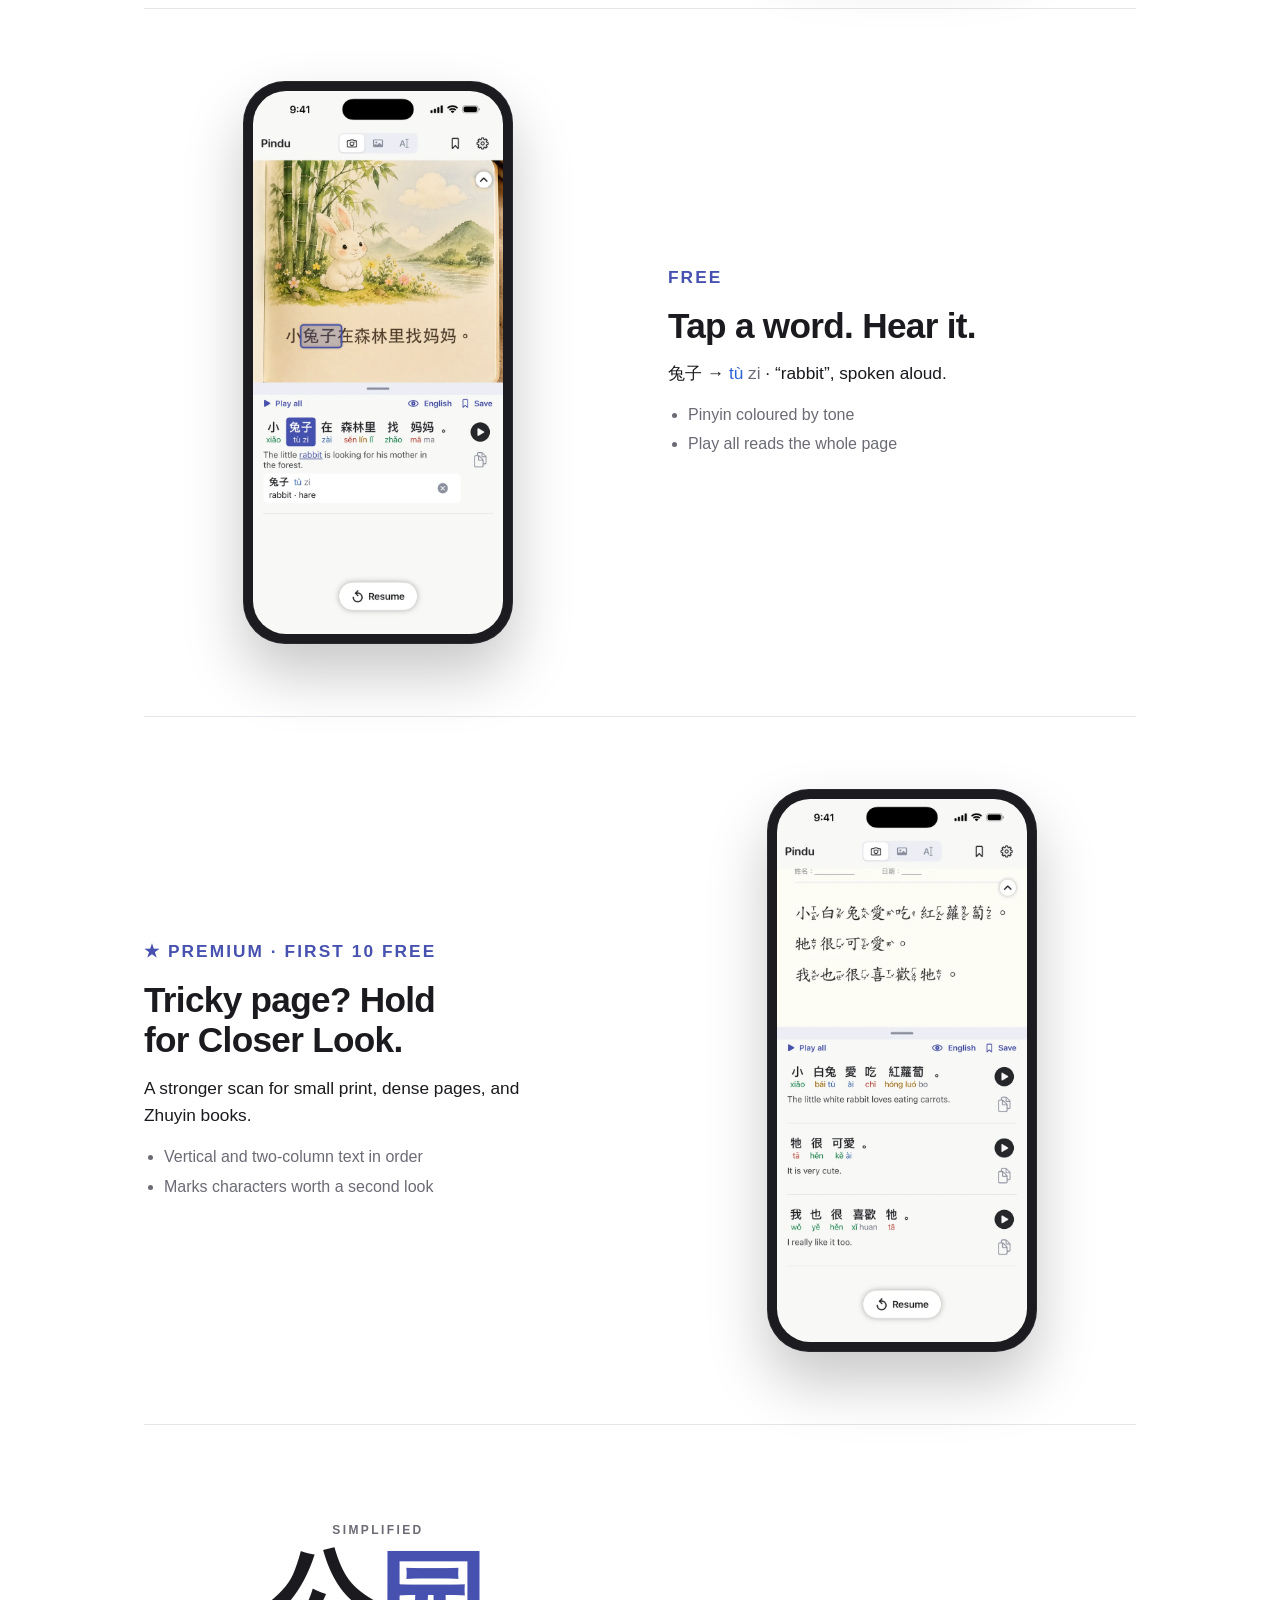
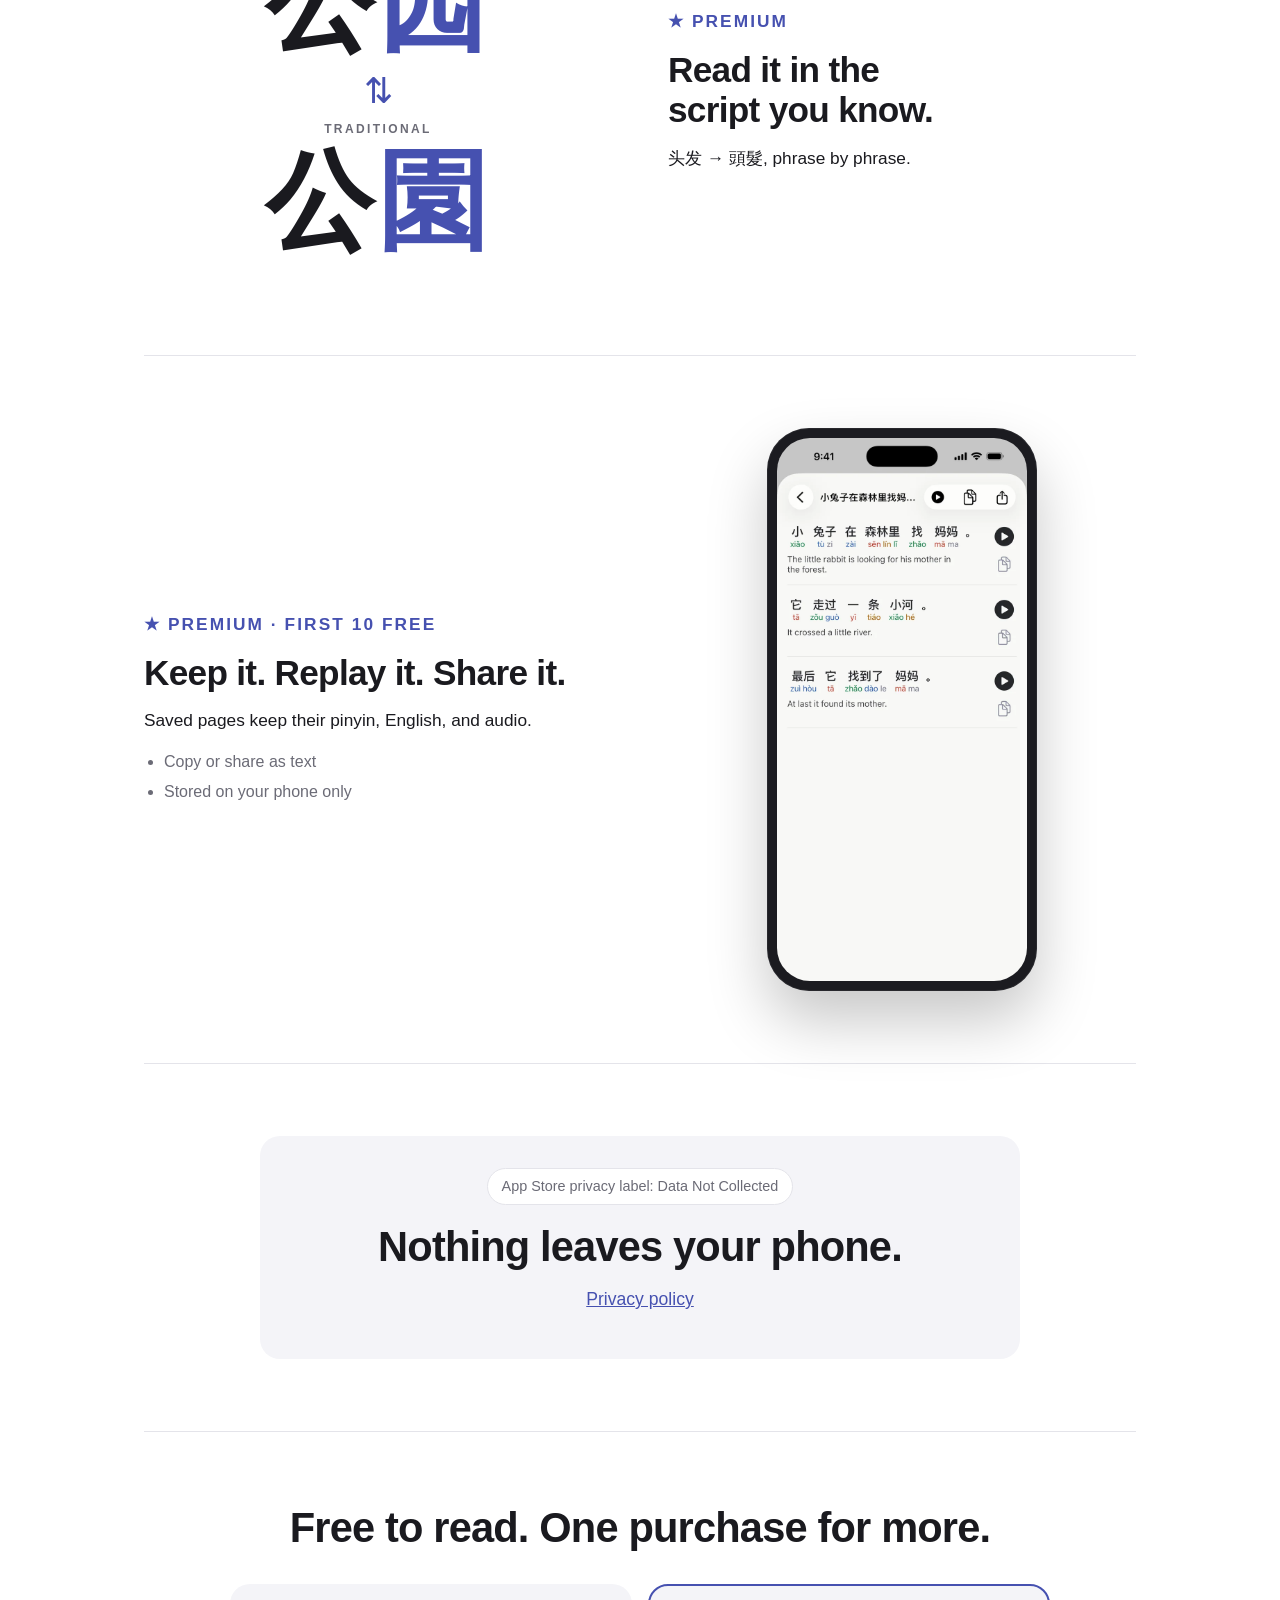
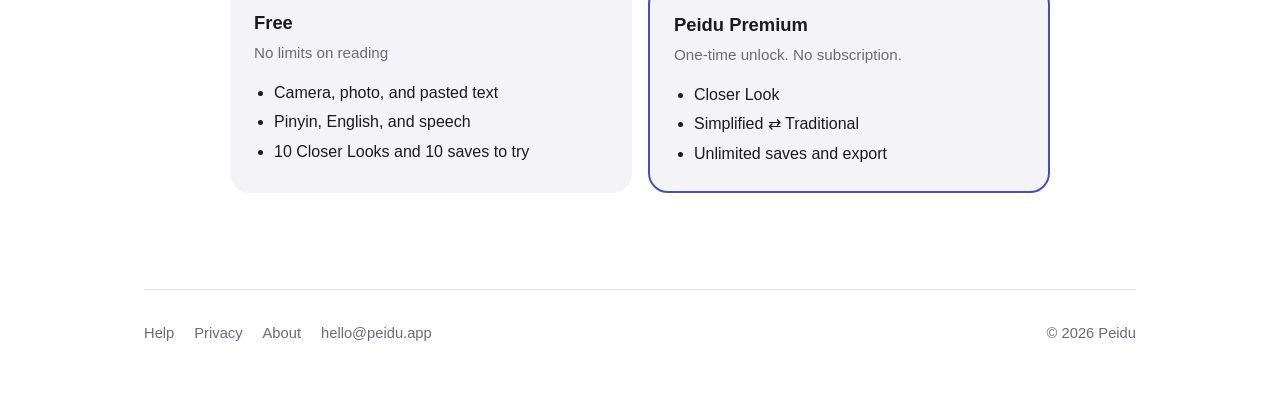
==== commit 0b1157bf: "Rename the site to Peidu, contact hello@peidu.app, serve at peidu.app Co-Authored-By: Claude Opus 5." ====
--- a/index.html
+++ b/index.html
@@ -3,12 +3,12 @@
 <head>
 <meta charset="utf-8">
 <meta name="viewport" content="width=device-width, initial-scale=1">
-<title>Pindu: read the Chinese you can already speak</title>
-<meta name="description" content="Pindu reads Chinese text through your iPhone camera and shows pinyin above and English below. Tap any word to hear it. Everything runs on your phone.">
-<meta property="og:title" content="Pindu">
+<title>Peidu: read the Chinese you can already speak</title>
+<meta name="description" content="Peidu reads Chinese text through your iPhone camera and shows pinyin above and English below. Tap any word to hear it. Everything runs on your phone.">
+<meta property="og:title" content="Peidu">
 <meta property="og:description" content="You can already speak it. Now you can read it. Pinyin and English for any Chinese text, on your iPhone, entirely on-device.">
 <meta property="og:type" content="website">
-<meta property="og:url" content="https://pinduapp.github.io/pindu/">
+<meta property="og:url" content="https://peidu.app/">
 <meta name="theme-color" content="#4651B0" media="(prefers-color-scheme: light)">
 <meta name="theme-color" content="#121216" media="(prefers-color-scheme: dark)">
 <link rel="icon" href="assets/img/favicon.png" type="image/png">
@@ -20,7 +20,7 @@
 <div class="wrap">
 
   <header class="site-header">
-    <a class="brand" href="./"><img src="assets/img/icon-256.png" alt="" width="30" height="30">Pindu</a>
+    <a class="brand" href="./"><img src="assets/img/icon-256.png" alt="" width="30" height="30">Peidu</a>
     <nav class="site-nav" aria-label="Site">
       <a href="support.html">Help</a>
       <a href="privacy.html">Privacy</a>
@@ -41,7 +41,7 @@
              and replace APP_STORE_URL with the real App Store link. -->
         <div class="cta cta-prelaunch">
           <span class="pill">Coming soon to the App Store</span>
-          <p class="note">Want a note when it ships? <a href="mailto:hellopindu@gmail.com">hellopindu@gmail.com</a></p>
+          <p class="note">Want a note when it ships? <a href="mailto:hello@peidu.app">hello@peidu.app</a></p>
         </div>
         <!--
         <div class="cta cta-launch">
@@ -58,7 +58,7 @@
         </ul>
       </div>
       <div class="hero-media">
-        <div class="phone crop" style="--crop: 720 / 1215"><img src="assets/img/hero.webp" alt="Pindu reading a storybook page: the Chinese sentence 小兔子在森林里找妈妈 with pinyin above each word and the English translation below" width="720" height="1564"></div>
+        <div class="phone"><img src="assets/img/hero.webp" alt="Peidu reading a storybook page: the Chinese sentence 小兔子在森林里找妈妈 with pinyin above each word and the English translation below" width="720" height="1564"></div>
       </div>
     </section>
 
@@ -75,7 +75,7 @@
           </ul>
         </div>
         <div class="feature-media">
-          <div class="phone small crop" style="--crop: 720 / 1320"><img src="assets/img/text-input.webp" alt="Pindu's Text tab with a pasted sentence and its pinyin and English reading below" width="720" height="1564" loading="lazy"></div>
+          <div class="phone small"><img src="assets/img/text-input.webp" alt="Peidu's Text tab with a pasted sentence and its pinyin and English reading below" width="720" height="1564" loading="lazy"></div>
         </div>
       </article>
 
@@ -90,7 +90,7 @@
           </ul>
         </div>
         <div class="feature-media">
-          <div class="phone small crop" style="--crop: 720 / 1310"><img src="assets/img/tap-to-define.webp" alt="The word 兔子 selected on the page, with a card showing tù zi and the meaning rabbit, hare" width="720" height="1564" loading="lazy"></div>
+          <div class="phone small"><img src="assets/img/tap-to-define.webp" alt="The word 兔子 selected on the page, with a card showing tù zi and the meaning rabbit, hare" width="720" height="1564" loading="lazy"></div>
         </div>
       </article>
 
@@ -105,7 +105,7 @@
           </ul>
         </div>
         <div class="feature-media">
-          <div class="phone small crop" style="--crop: 720 / 1430"><img src="assets/img/closer-look.webp" alt="A Traditional Chinese worksheet with Zhuyin marks, read by Closer Look into three clean sentences with pinyin and English" width="720" height="1564" loading="lazy"></div>
+          <div class="phone small"><img src="assets/img/closer-look.webp" alt="A Traditional Chinese worksheet with Zhuyin marks, read by Closer Look into three clean sentences with pinyin and English" width="720" height="1564" loading="lazy"></div>
         </div>
       </article>
 
@@ -137,7 +137,7 @@
           </ul>
         </div>
         <div class="feature-media">
-          <div class="phone small crop" style="--crop: 720 / 950"><img src="assets/img/saved-detail.webp" alt="A saved reading with three sentences, each with pinyin, English, and play and copy buttons" width="720" height="1564" loading="lazy"></div>
+          <div class="phone small"><img src="assets/img/saved-detail.webp" alt="A saved reading with three sentences, each with pinyin, English, and play and copy buttons" width="720" height="1564" loading="lazy"></div>
         </div>
       </article>
 
@@ -145,7 +145,7 @@
 
     <section class="privacy-block">
       <div class="card">
-        <span class="label-chip">App Store: Data Not Collected</span>
+        <span class="label-chip">App Store privacy label: Data Not Collected</span>
         <h2>Nothing leaves your phone.</h2>
         <p><a href="privacy.html">Privacy policy</a></p>
       </div>
@@ -164,7 +164,7 @@
           </ul>
         </div>
         <div class="plan card featured">
-          <h3>Pindu Premium</h3>
+          <h3>Peidu Premium</h3>
           <p class="price">One-time unlock. No&nbsp;subscription.</p>
           <ul>
             <li>Closer Look</li>
@@ -182,9 +182,9 @@
       <a href="support.html">Help</a>
       <a href="privacy.html">Privacy</a>
       <a href="about.html">About</a>
-      <a href="mailto:hellopindu@gmail.com">hellopindu@gmail.com</a>
+      <a href="mailto:hello@peidu.app">hello@peidu.app</a>
     </nav>
-    <span>© 2026 Pindu</span>
+    <span>© 2026 Peidu</span>
   </footer>
 
 </div>
--- a/assets/site.css
+++ b/assets/site.css
@@ -1,4 +1,4 @@
-/* Pindu website styles. Plain CSS, no build step.
+/* Peidu website styles. Plain CSS, no build step.
    Colours follow the app: accent #4651B0 in light mode, #A2ABF2 in dark mode. */
 
 :root {
@@ -187,26 +187,9 @@
   background: #f5f5f7;
 }
 .phone.small { width: min(270px, 62vw); border-radius: 42px; }
-
-/* Cropped phone: shows the top of the screenshot down to its last bit of content,
-   then fades into the page. --crop is "720 / visible height" for that screenshot. */
-.phone.crop {
-  padding-bottom: 0;
-  border-bottom-left-radius: 0;
-  border-bottom-right-radius: 0;
-  -webkit-mask-image: linear-gradient(to bottom, #000 calc(100% - 40px), transparent);
-  mask-image: linear-gradient(to bottom, #000 calc(100% - 40px), transparent);
-}
-.phone.crop img {
-  aspect-ratio: var(--crop);
-  object-fit: cover;
-  object-position: top;
-  border-bottom-left-radius: 0;
-  border-bottom-right-radius: 0;
-}
 @media (min-width: 860px) {
-  /* Whole (cropped) phone visible above the fold: it is about 0.58 wide per unit of height. */
-  .hero .phone { width: clamp(240px, calc((100svh - 150px) * 0.58), 320px); }
+  /* Whole phone visible above the fold: the screenshots are 0.46 wide per unit of height. */
+  .hero .phone { width: clamp(240px, calc((100svh - 150px) * 0.46), 320px); }
 }
 .phone.small img { border-radius: 33px; }
 
@@ -308,7 +291,6 @@
   font-size: 0.9rem;
   color: var(--muted);
   margin-bottom: 18px;
-  white-space: nowrap;
 }
 
 .card {
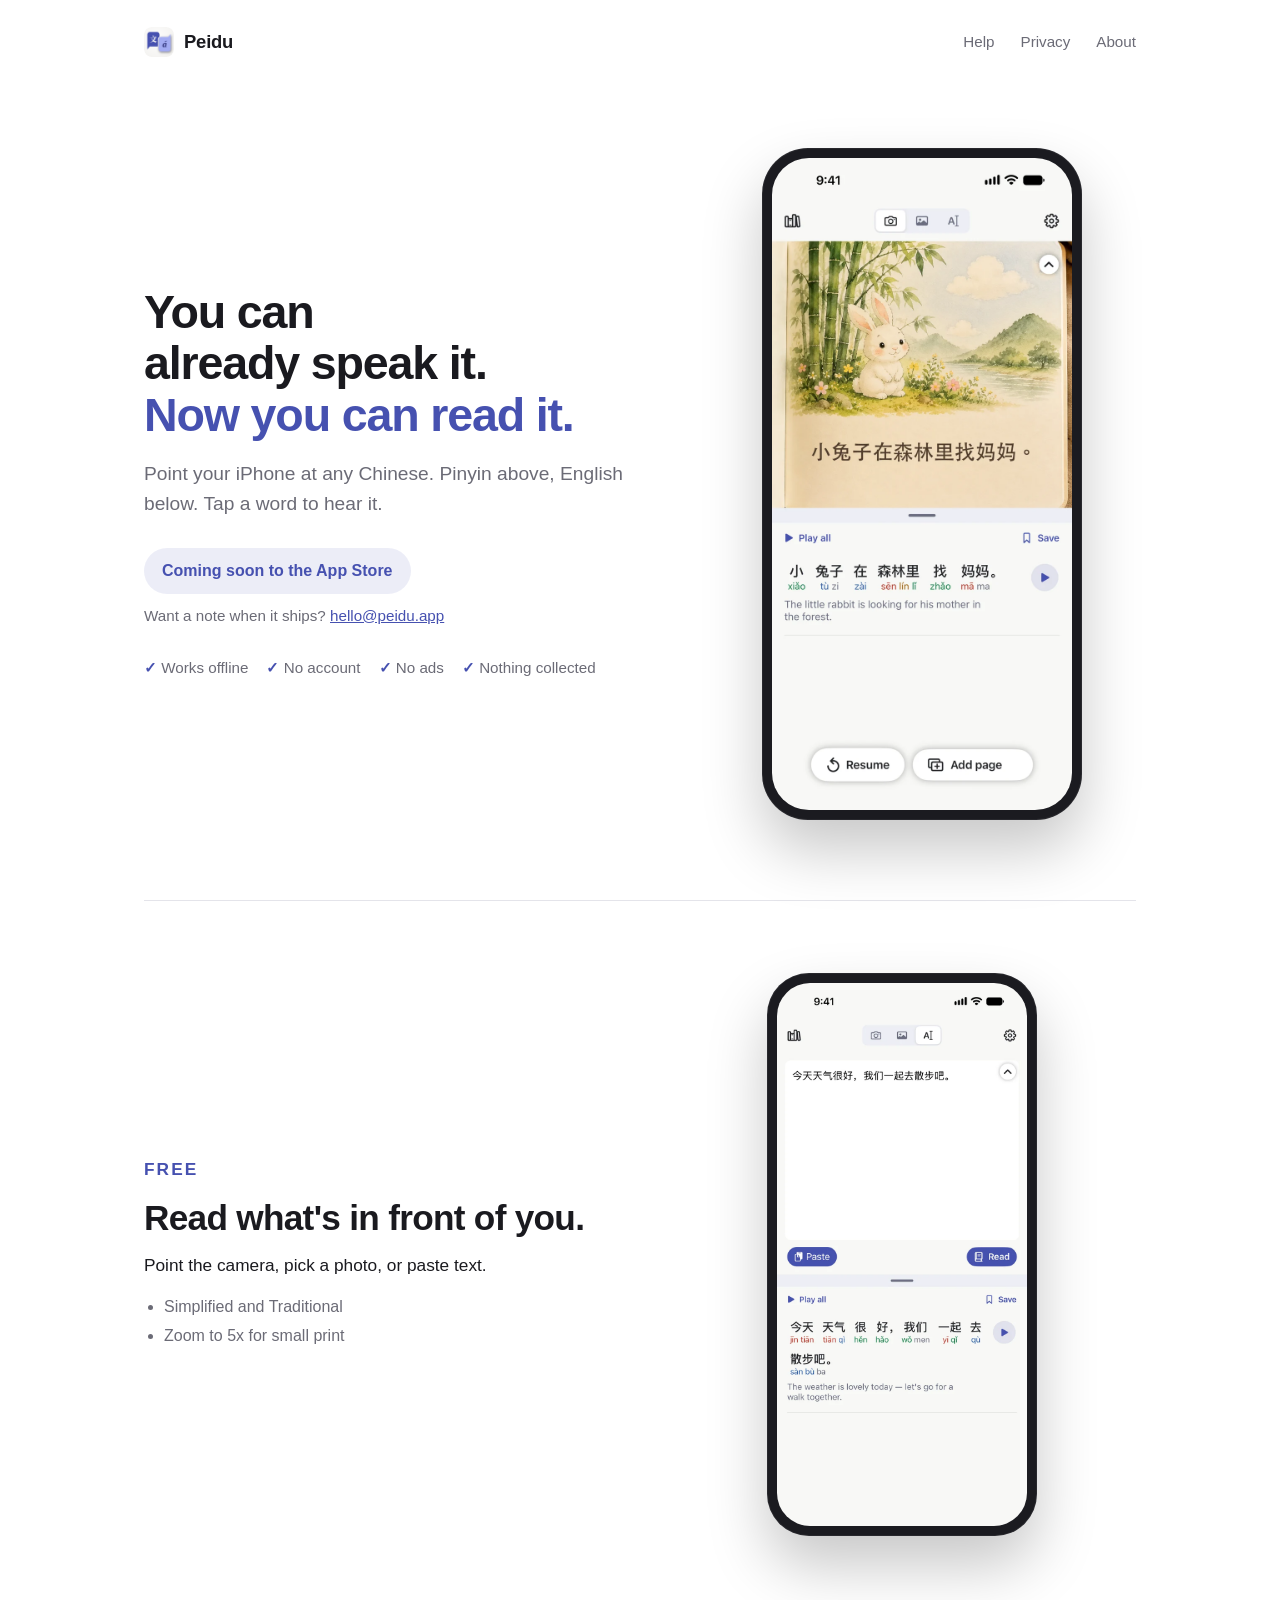
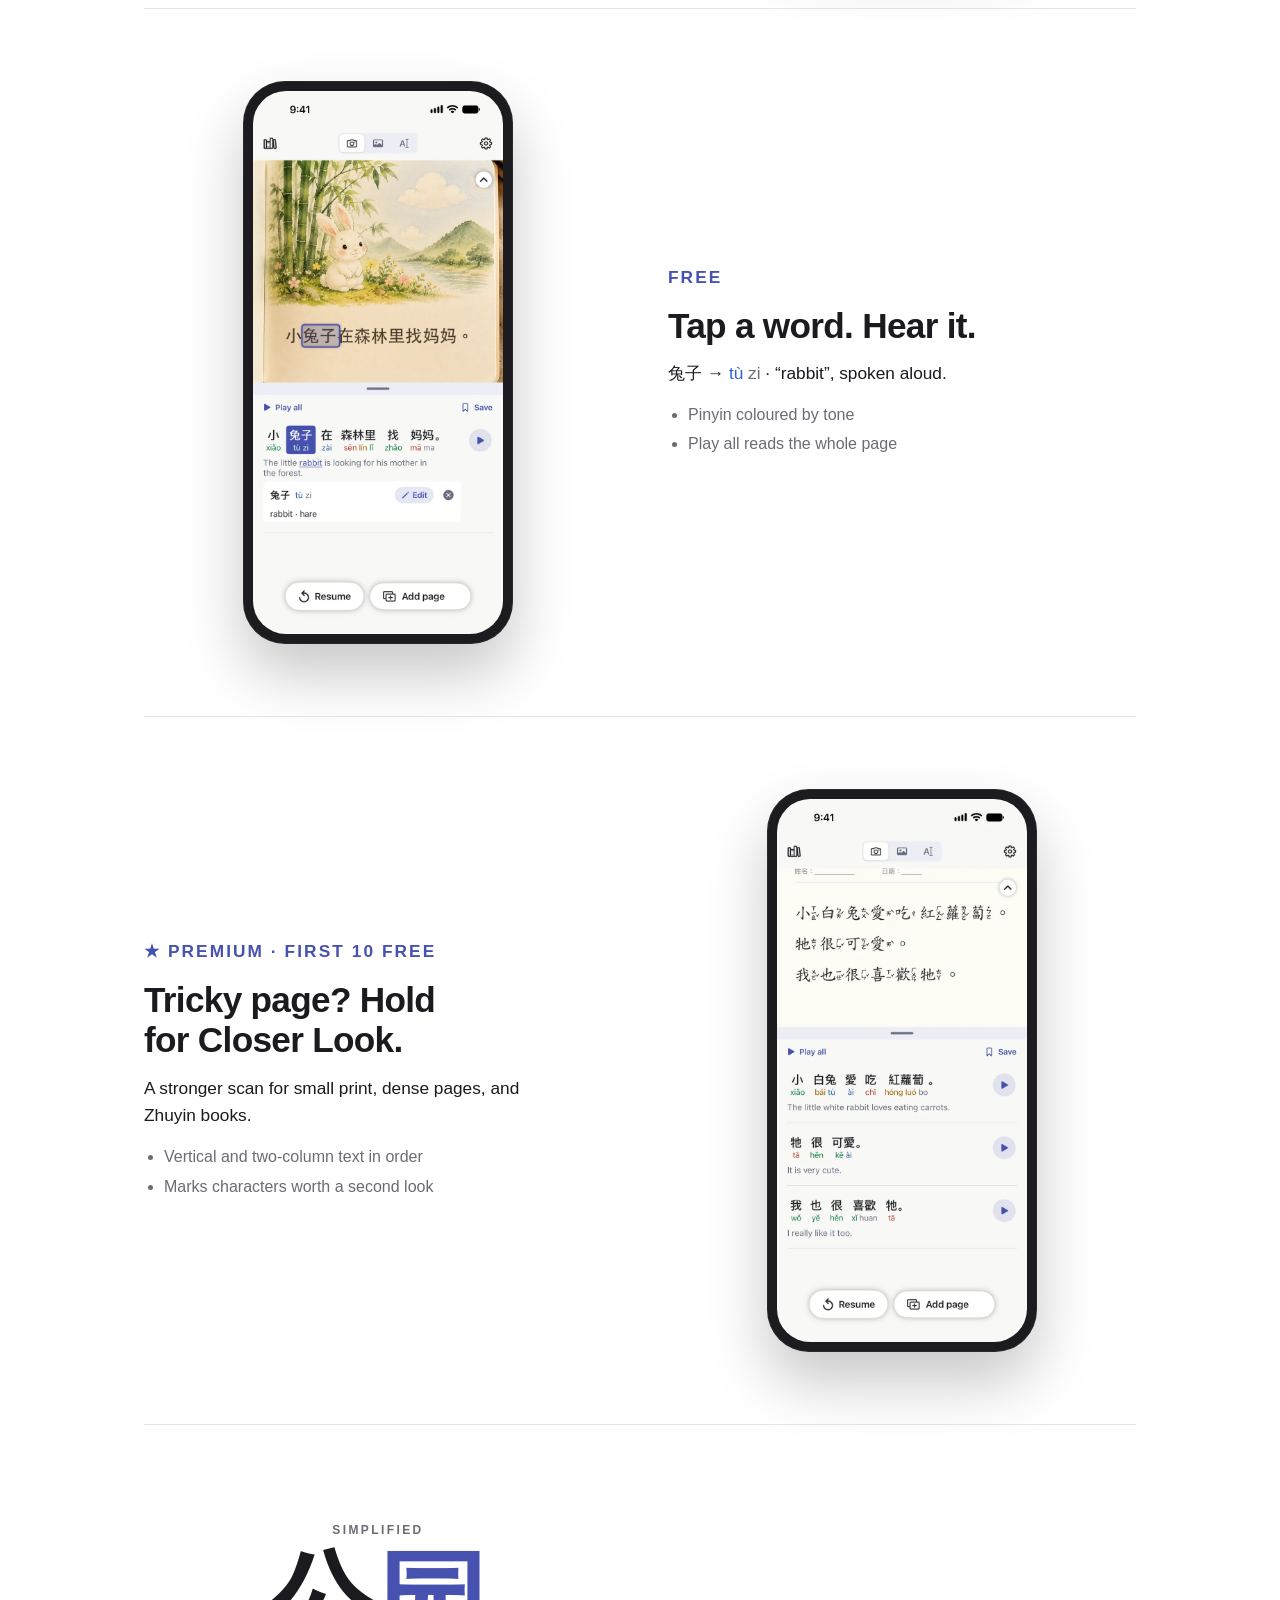
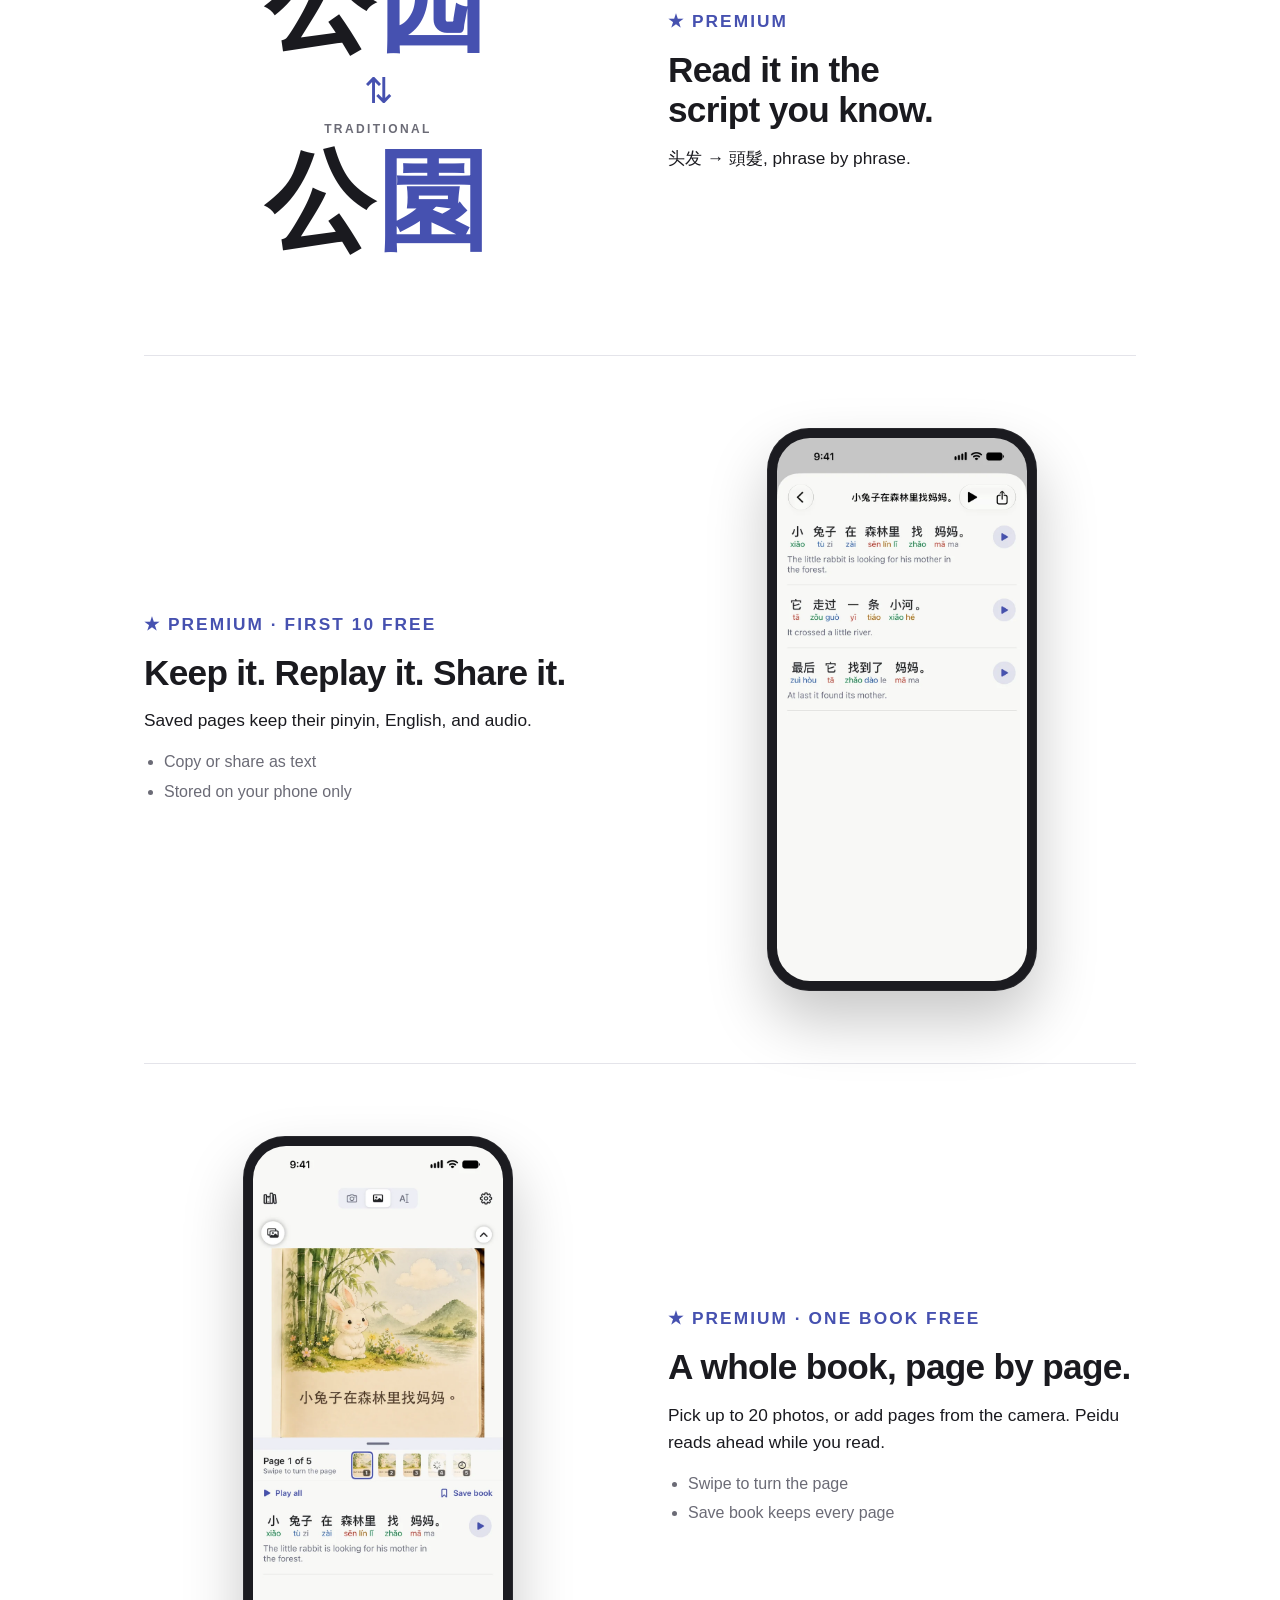
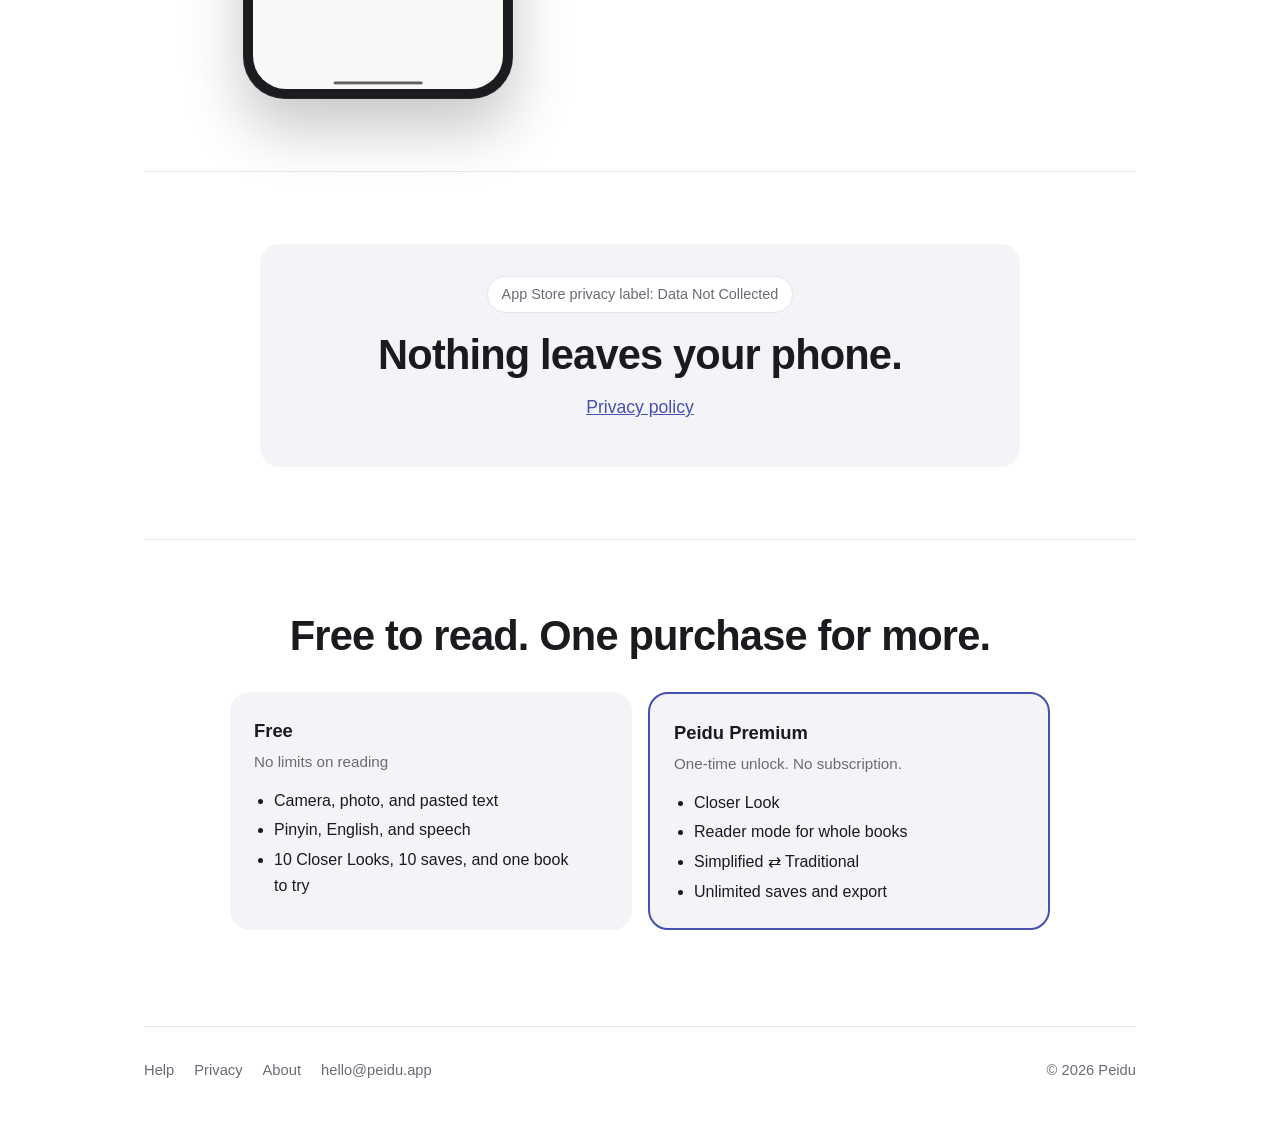
==== commit b3e88040: "Calmer app design and Reader mode: new screenshots, Help answers, home section Screenshots retaken f" ====
--- a/index.html
+++ b/index.html
@@ -137,7 +137,22 @@
           </ul>
         </div>
         <div class="feature-media">
-          <div class="phone small"><img src="assets/img/saved-detail.webp" alt="A saved reading with three sentences, each with pinyin, English, and play and copy buttons" width="720" height="1564" loading="lazy"></div>
+          <div class="phone small"><img src="assets/img/saved-detail.webp" alt="A saved reading with three sentences, each with pinyin, English, and a play button" width="720" height="1564" loading="lazy"></div>
+        </div>
+      </article>
+
+      <article class="feature flip">
+        <div class="feature-text">
+          <p class="eyebrow premium">Premium · one book free</p>
+          <h2>A whole book, page by page.</h2>
+          <p>Pick up to 20 photos, or add pages from the camera. Peidu reads ahead while you read.</p>
+          <ul>
+            <li>Swipe to turn the page</li>
+            <li>Save book keeps every page</li>
+          </ul>
+        </div>
+        <div class="feature-media">
+          <div class="phone small"><img src="assets/img/reader.webp" alt="Reader mode on page 1 of a five-page storybook: the page photo, a strip of small pages with the next one being read, and page 1's pinyin and English" width="720" height="1564" loading="lazy"></div>
         </div>
       </article>
 
@@ -160,7 +175,7 @@
           <ul>
             <li>Camera, photo, and pasted text</li>
             <li>Pinyin, English, and speech</li>
-            <li>10 Closer Looks and 10 saves to try</li>
+            <li>10 Closer Looks, 10 saves, and one book to try</li>
           </ul>
         </div>
         <div class="plan card featured">
@@ -168,6 +183,7 @@
           <p class="price">One-time unlock. No&nbsp;subscription.</p>
           <ul>
             <li>Closer Look</li>
+            <li>Reader mode for whole books</li>
             <li>Simplified ⇄ Traditional</li>
             <li>Unlimited saves and export</li>
           </ul>
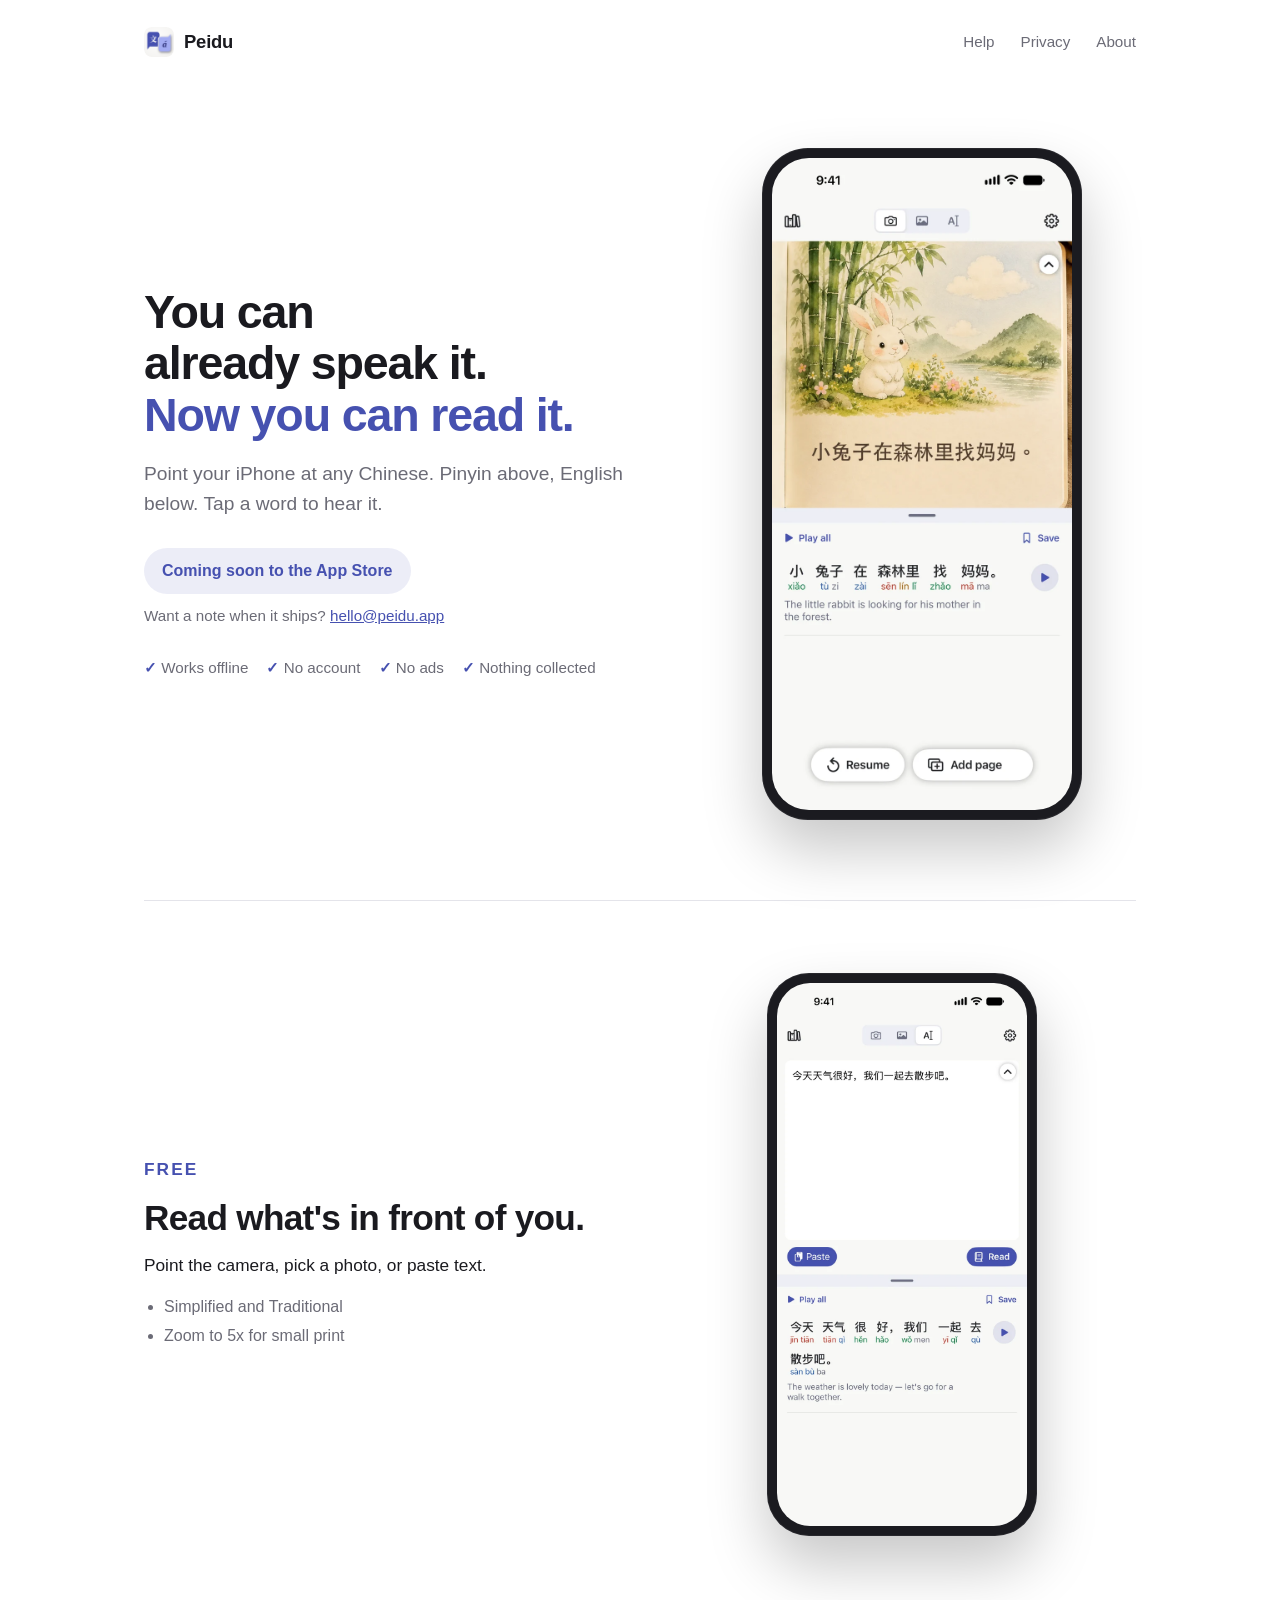
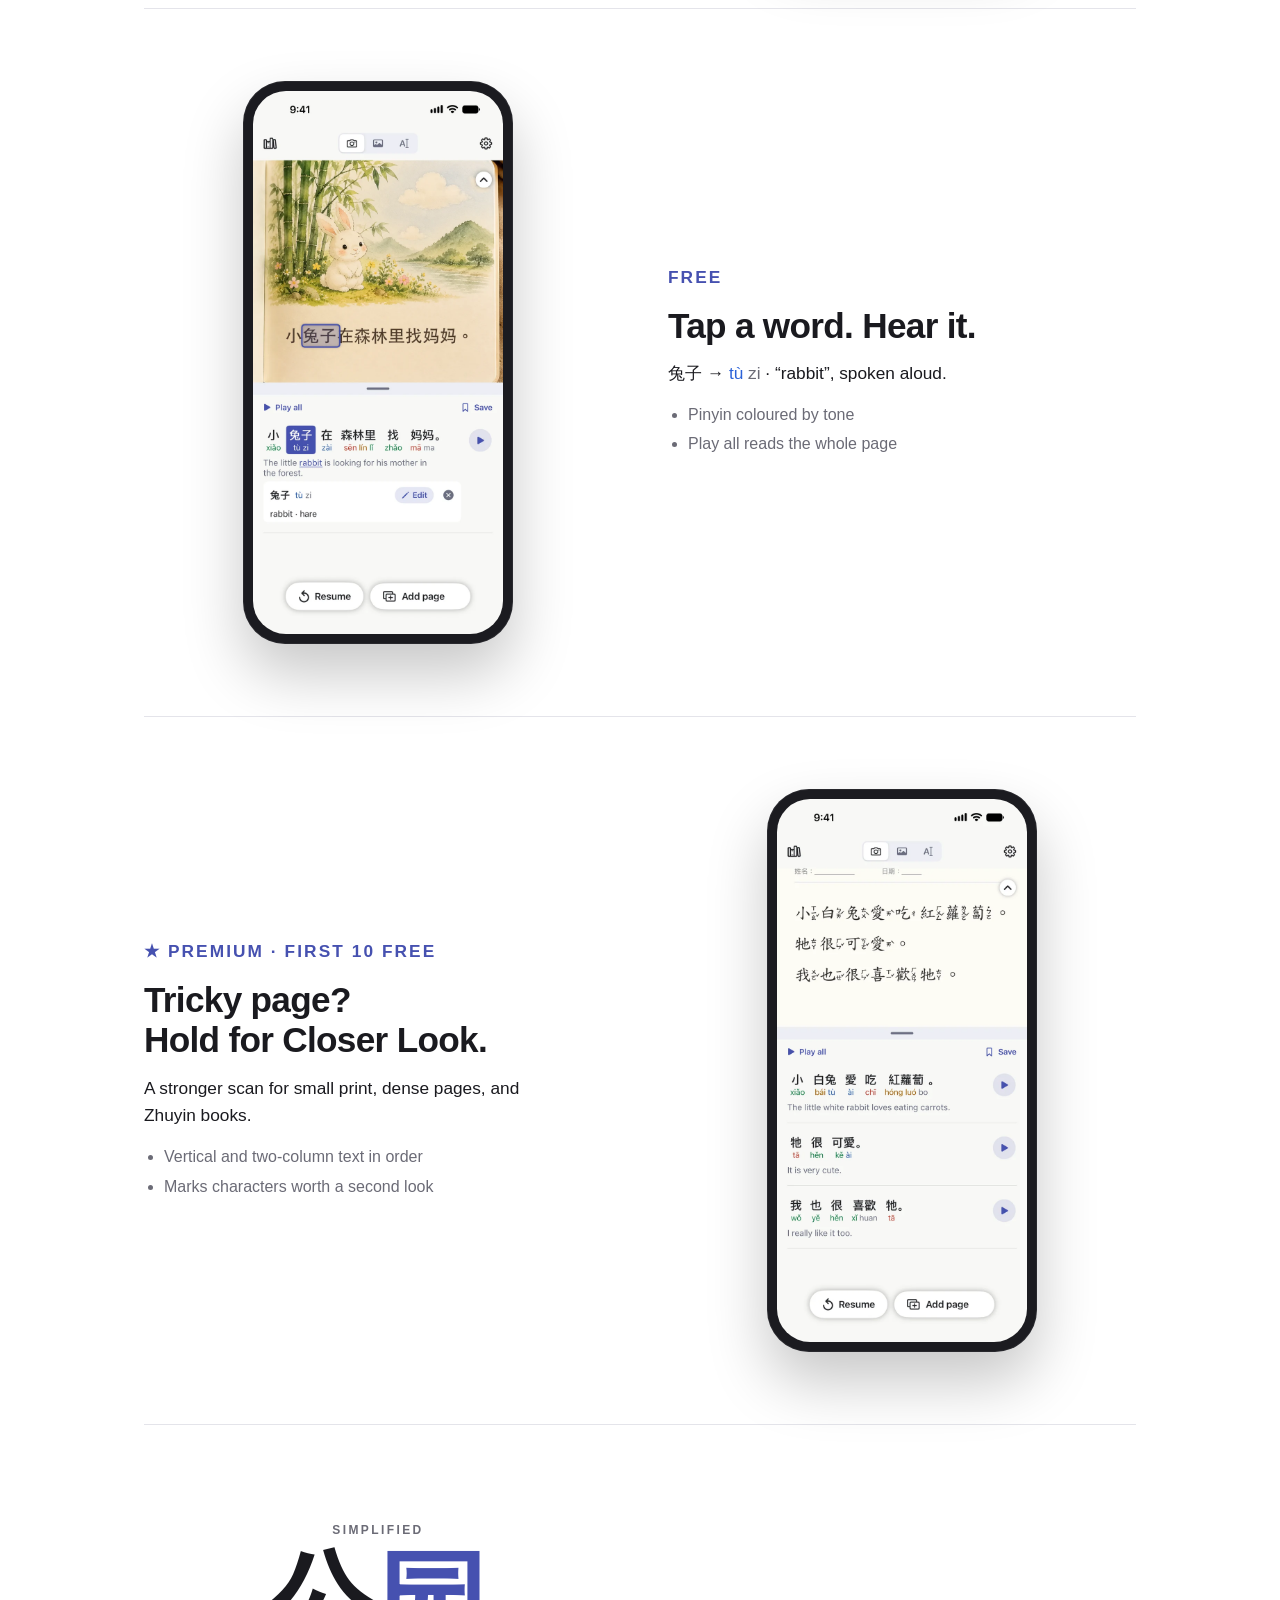
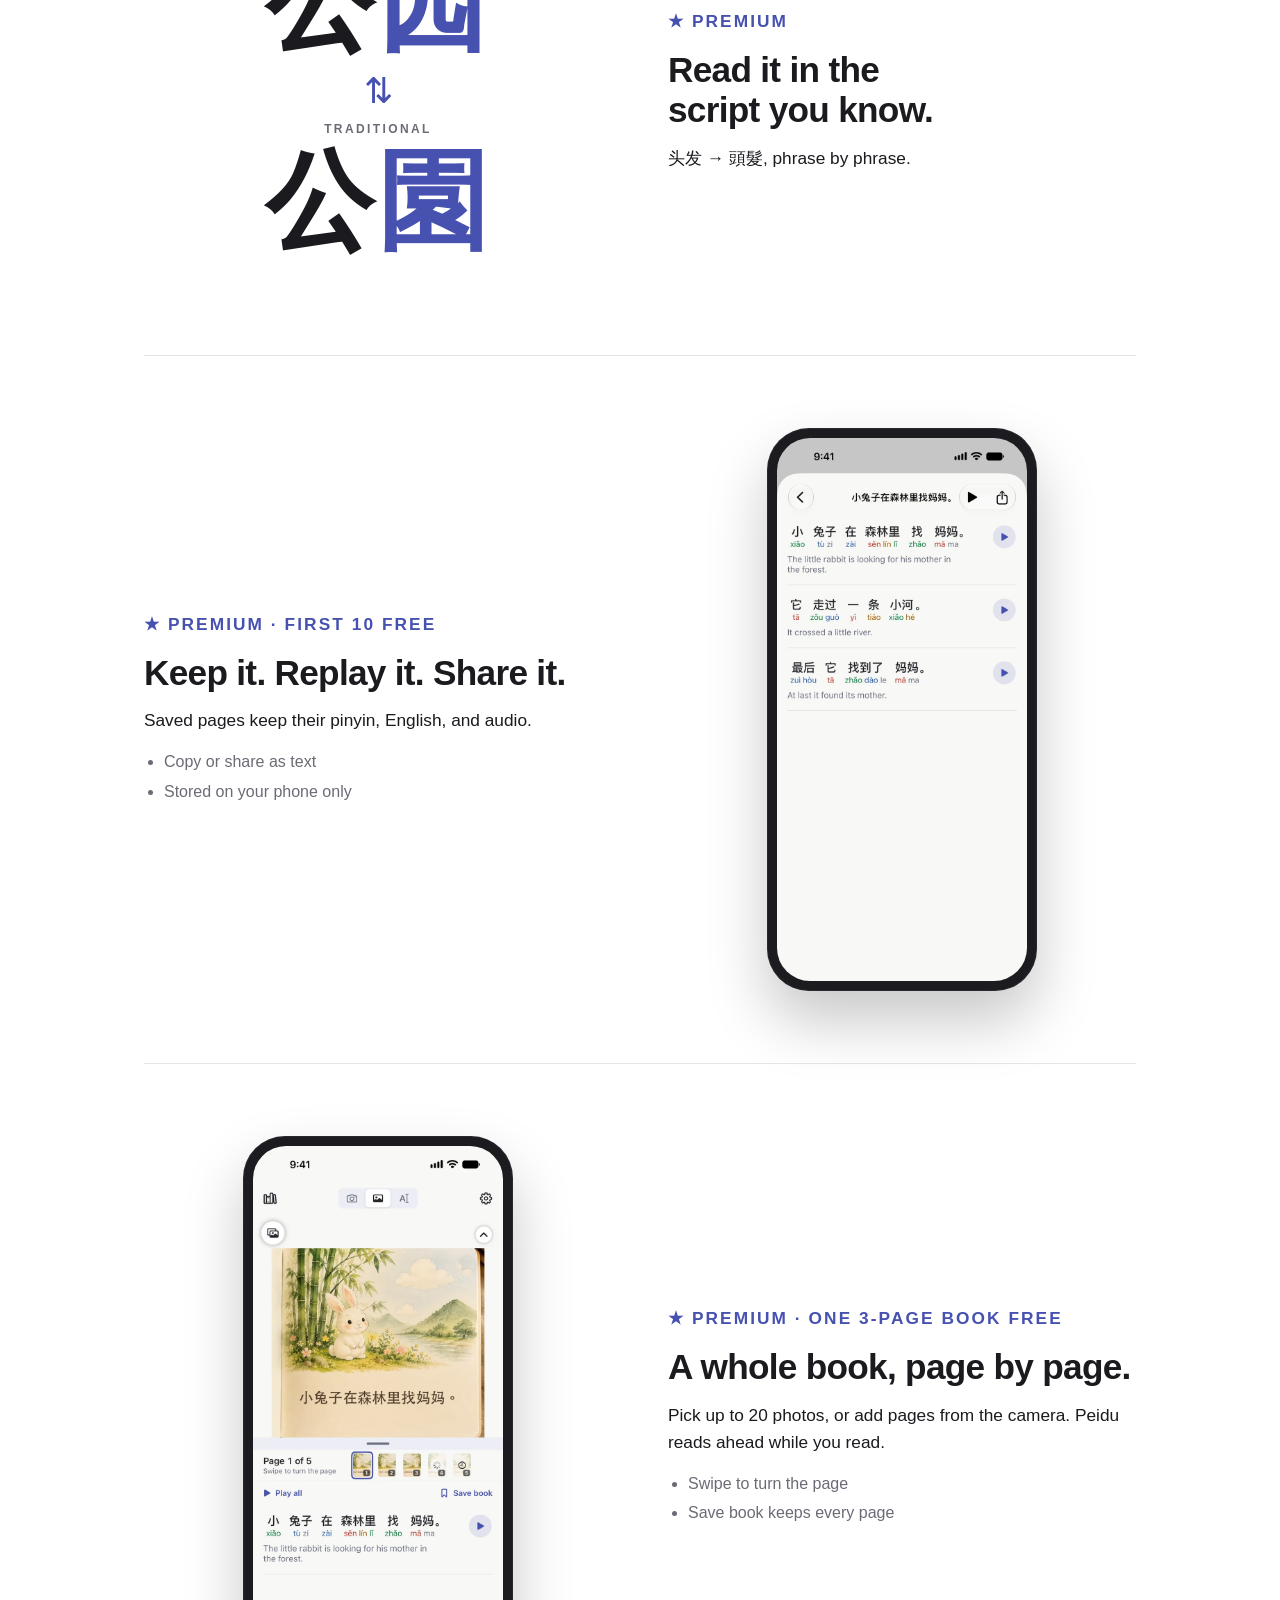
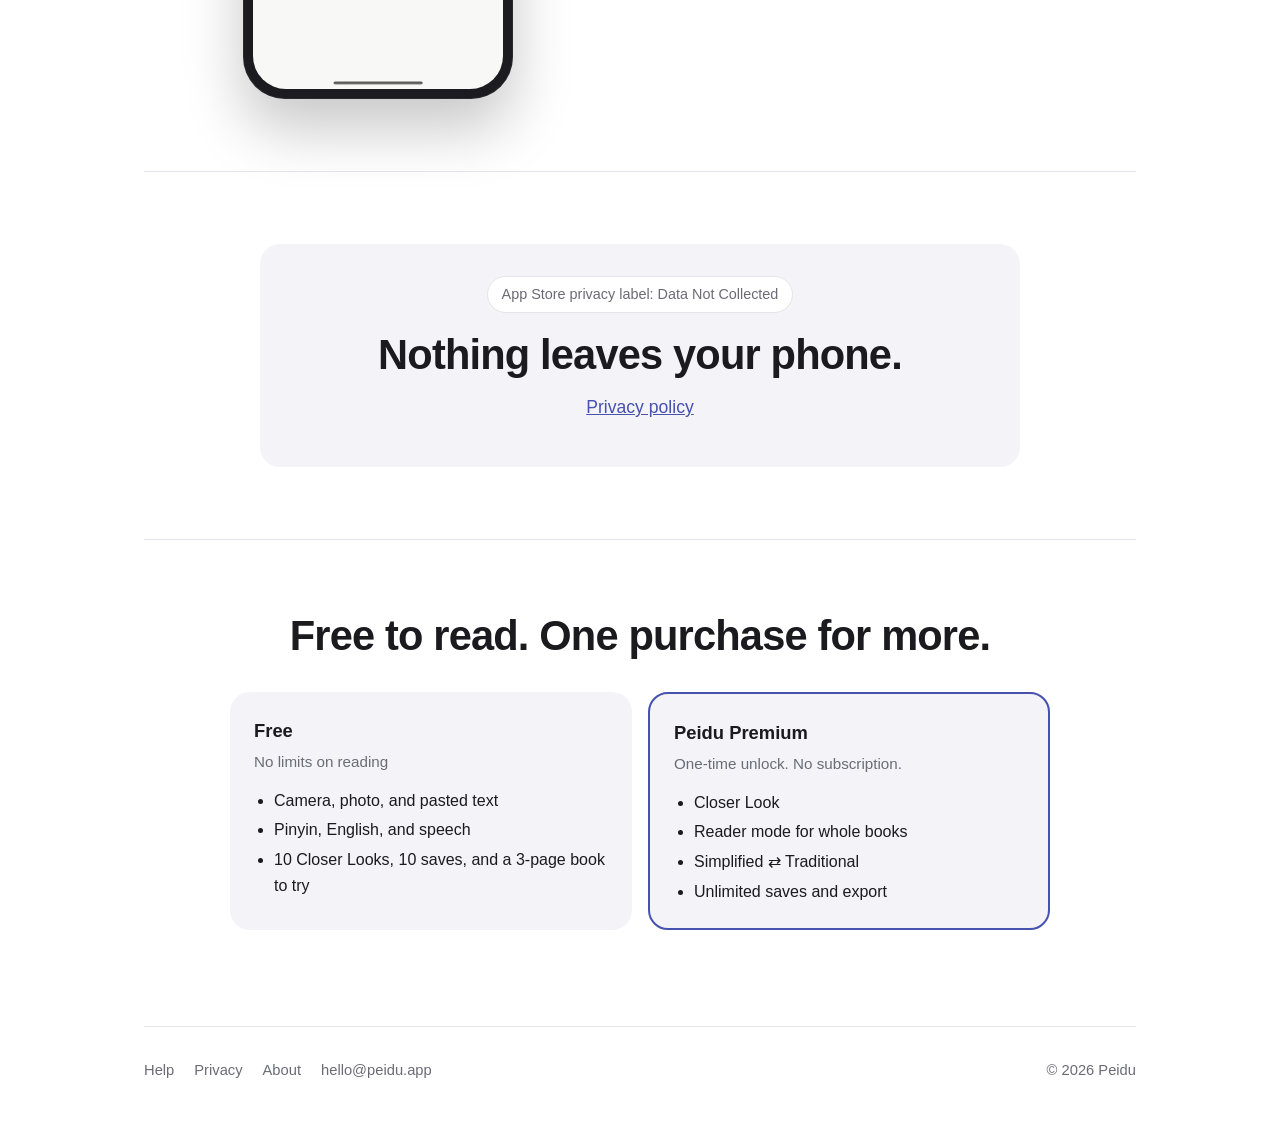
==== commit 6b95e447: "Design review: say the free book is 3 pages, break the Closer Look heading between sentences, shorte" ====
--- a/index.html
+++ b/index.html
@@ -97,7 +97,7 @@
       <article class="feature">
         <div class="feature-text">
           <p class="eyebrow premium">Premium · first 10 free</p>
-          <h2>Tricky page? Hold for Closer Look.</h2>
+          <h2><span class="unit">Tricky page?</span> <span class="unit">Hold for Closer Look.</span></h2>
           <p>A stronger scan for small print, dense pages, and Zhuyin books.</p>
           <ul>
             <li>Vertical and two-column text in order</li>
@@ -143,7 +143,7 @@
 
       <article class="feature flip">
         <div class="feature-text">
-          <p class="eyebrow premium">Premium · one book free</p>
+          <p class="eyebrow premium">Premium · one 3-page book free</p>
           <h2>A whole book, page by page.</h2>
           <p>Pick up to 20 photos, or add pages from the camera. Peidu reads ahead while you read.</p>
           <ul>
@@ -160,7 +160,7 @@
 
     <section class="privacy-block">
       <div class="card">
-        <span class="label-chip">App Store privacy label: Data Not Collected</span>
+        <span class="label-chip">App Store privacy label: Data&nbsp;Not&nbsp;Collected</span>
         <h2>Nothing leaves your phone.</h2>
         <p><a href="privacy.html">Privacy policy</a></p>
       </div>
@@ -175,7 +175,7 @@
           <ul>
             <li>Camera, photo, and pasted text</li>
             <li>Pinyin, English, and speech</li>
-            <li>10 Closer Looks, 10 saves, and one book to try</li>
+            <li>10 Closer Looks, 10 saves, and a 3-page book to try</li>
           </ul>
         </div>
         <div class="plan card featured">
--- a/assets/site.css
+++ b/assets/site.css
@@ -187,6 +187,10 @@
   background: #f5f5f7;
 }
 .phone.small { width: min(270px, 62vw); border-radius: 42px; }
+@media (prefers-color-scheme: dark) {
+  /* No white block while a screenshot loads. */
+  .phone img { background: #1c1c1e; }
+}
 @media (min-width: 860px) {
   /* Whole phone visible above the fold: the screenshots are 0.46 wide per unit of height. */
   .hero .phone { width: clamp(240px, calc((100svh - 150px) * 0.46), 320px); }
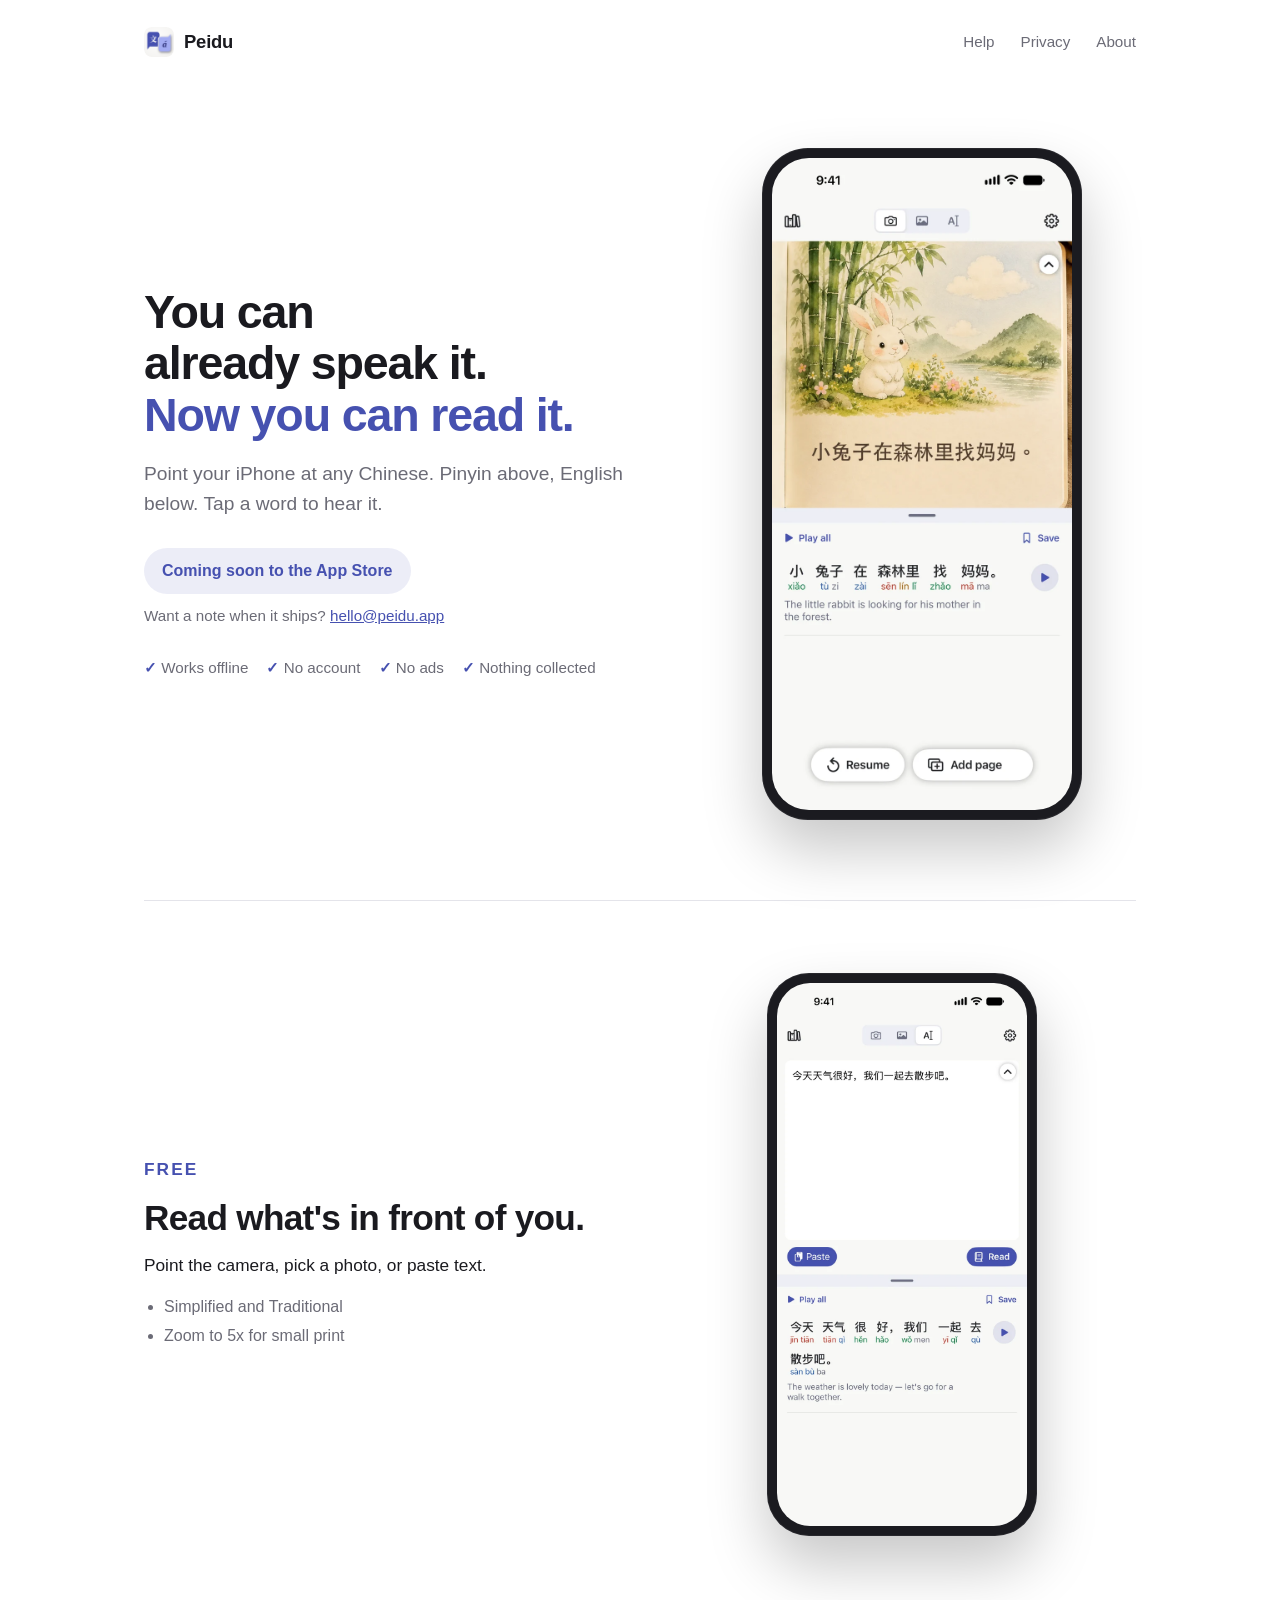
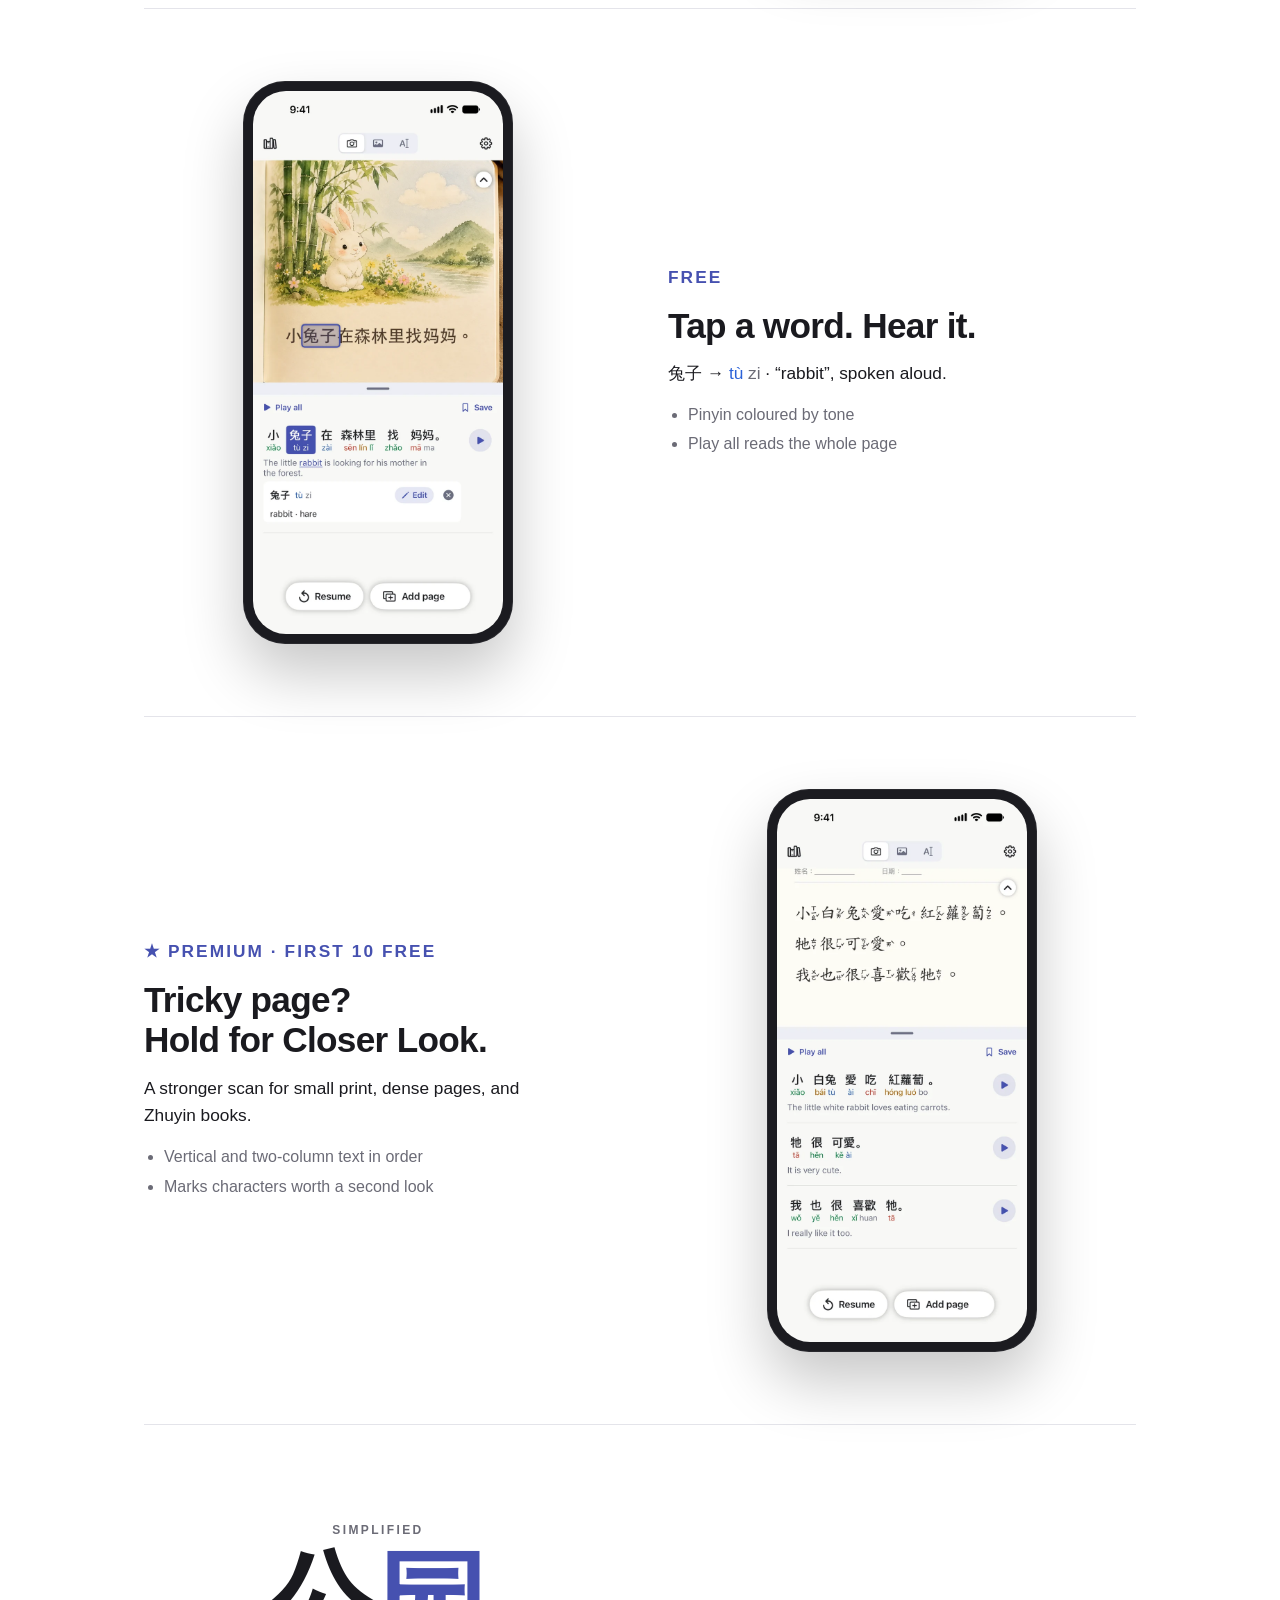
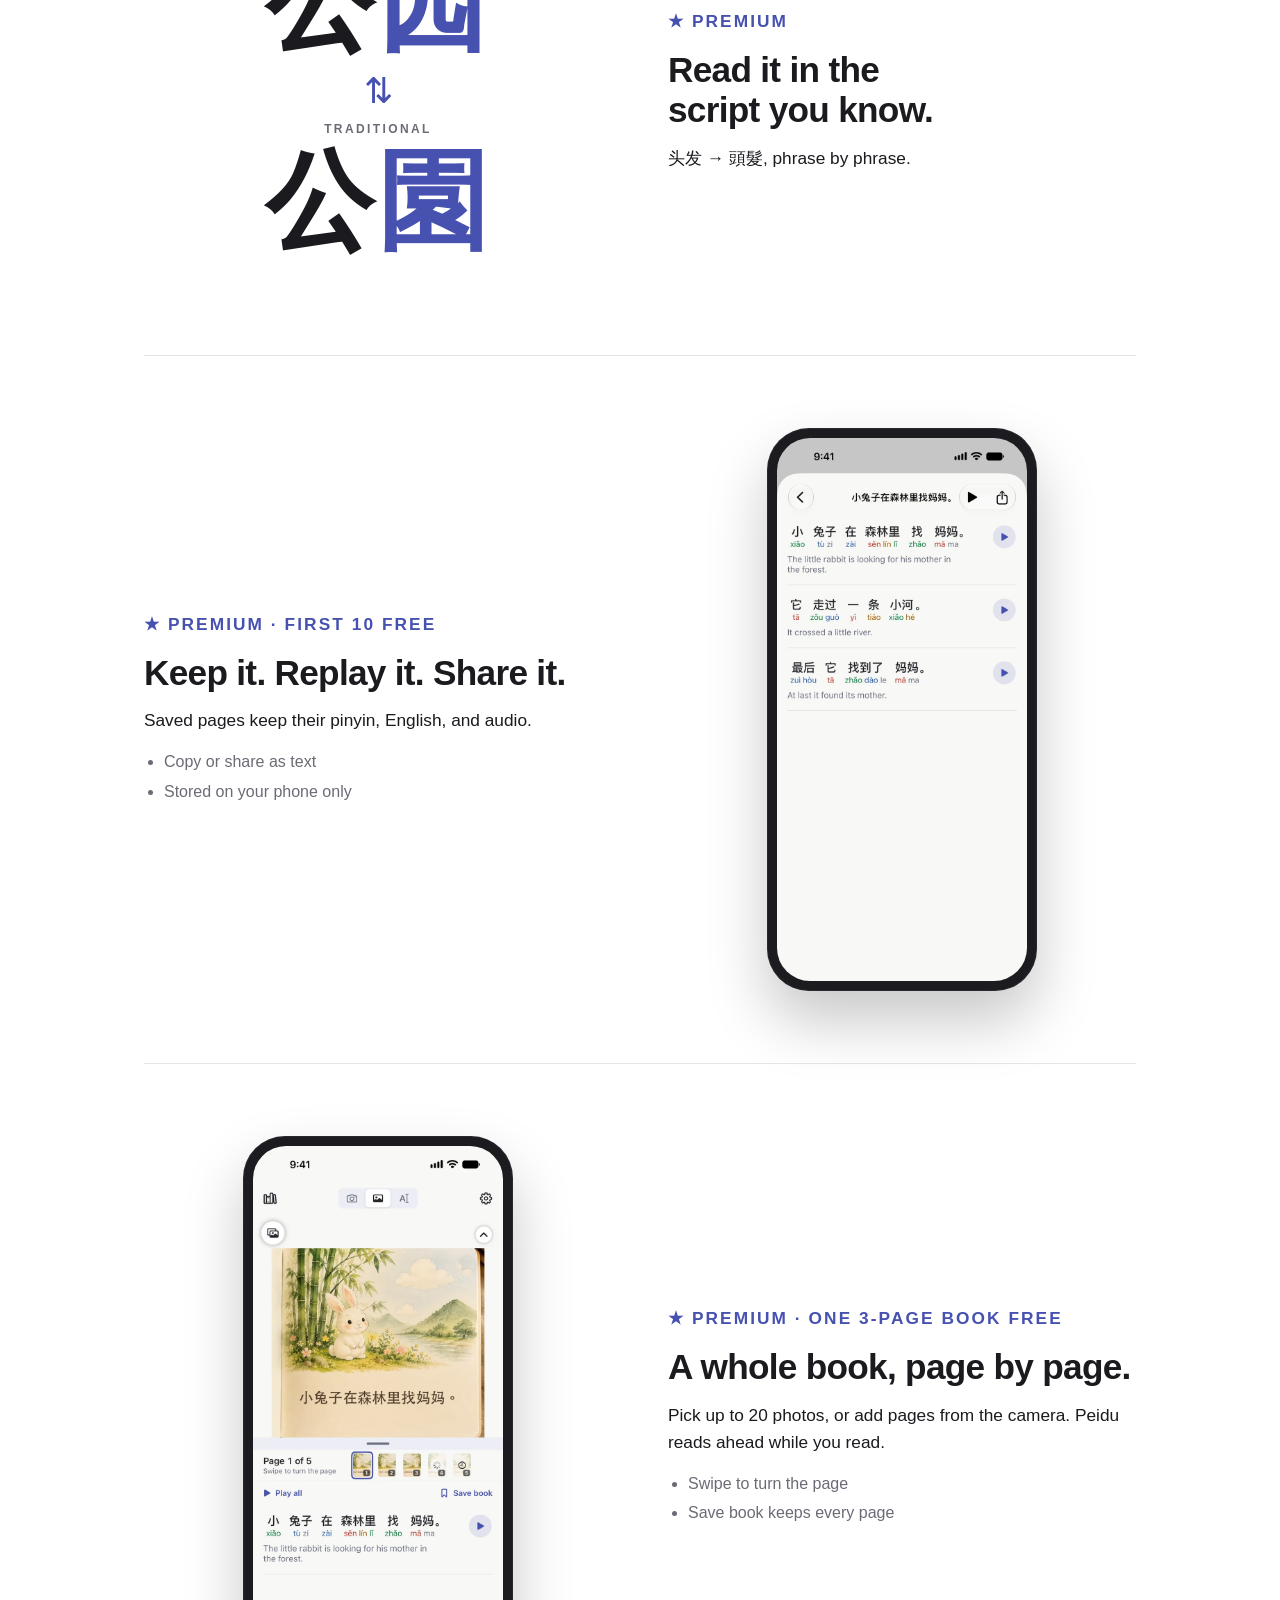
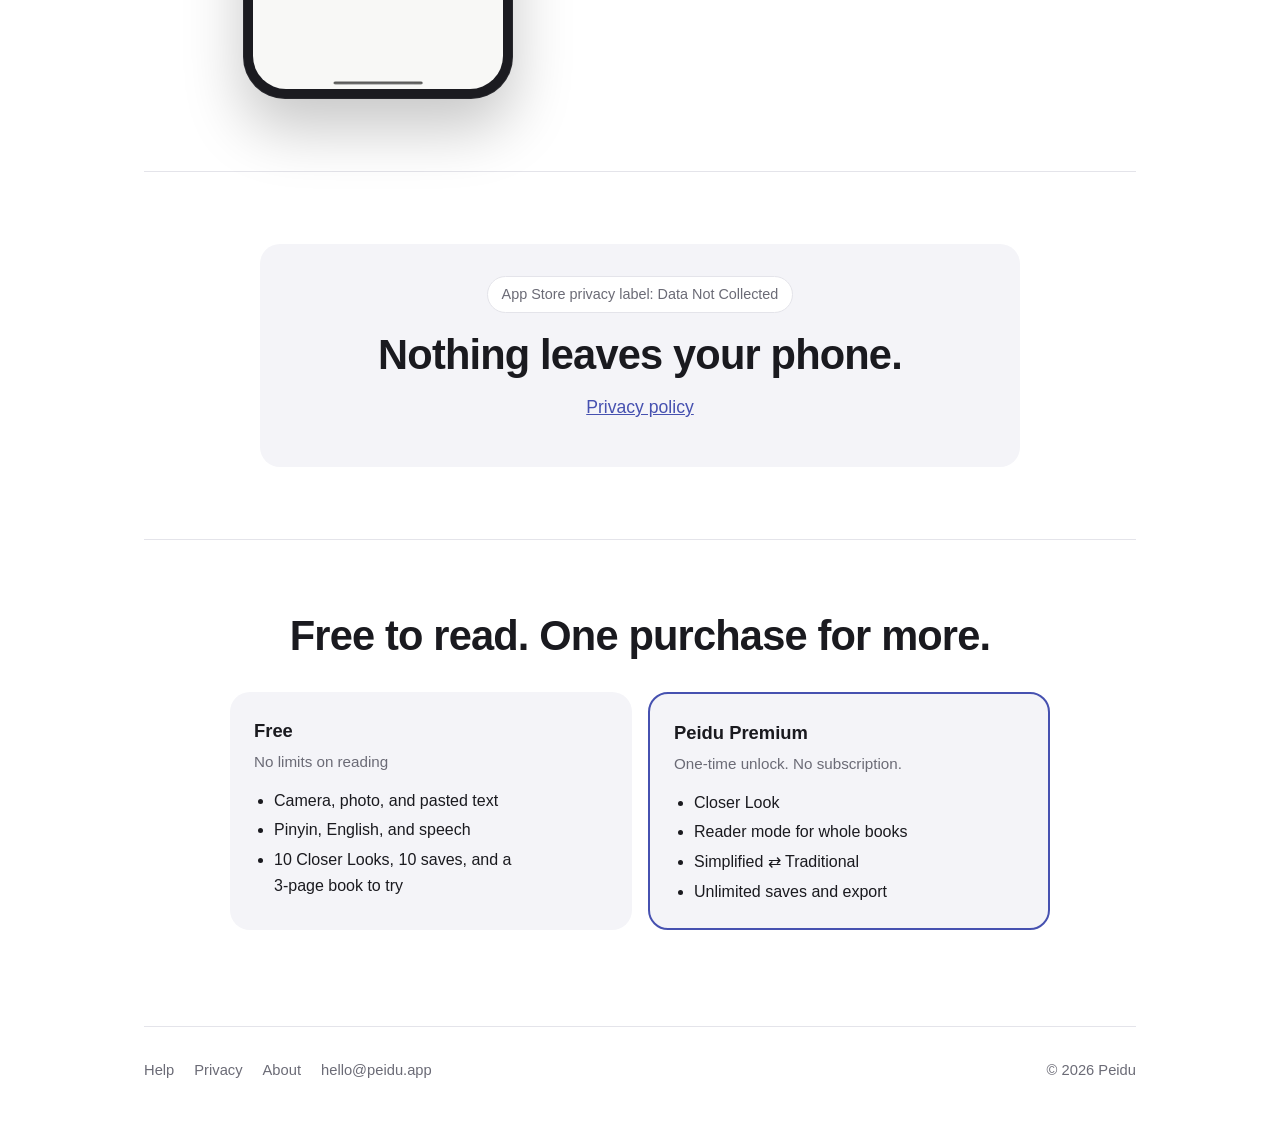
==== commit 06685080: "Design review round 2: shorter Help answers, clearer free book, no split '3-page' Co-Authored-By: Cl" ====
--- a/index.html
+++ b/index.html
@@ -143,7 +143,7 @@
 
       <article class="feature flip">
         <div class="feature-text">
-          <p class="eyebrow premium">Premium · one 3-page book free</p>
+          <p class="eyebrow premium">Premium · one&nbsp;3&#8209;page&nbsp;book&nbsp;free</p>
           <h2>A whole book, page by page.</h2>
           <p>Pick up to 20 photos, or add pages from the camera. Peidu reads ahead while you read.</p>
           <ul>
@@ -175,7 +175,7 @@
           <ul>
             <li>Camera, photo, and pasted text</li>
             <li>Pinyin, English, and speech</li>
-            <li>10 Closer Looks, 10 saves, and a 3-page book to try</li>
+            <li>10 Closer Looks, 10 saves, and a 3&#8209;page&nbsp;book&nbsp;to&nbsp;try</li>
           </ul>
         </div>
         <div class="plan card featured">
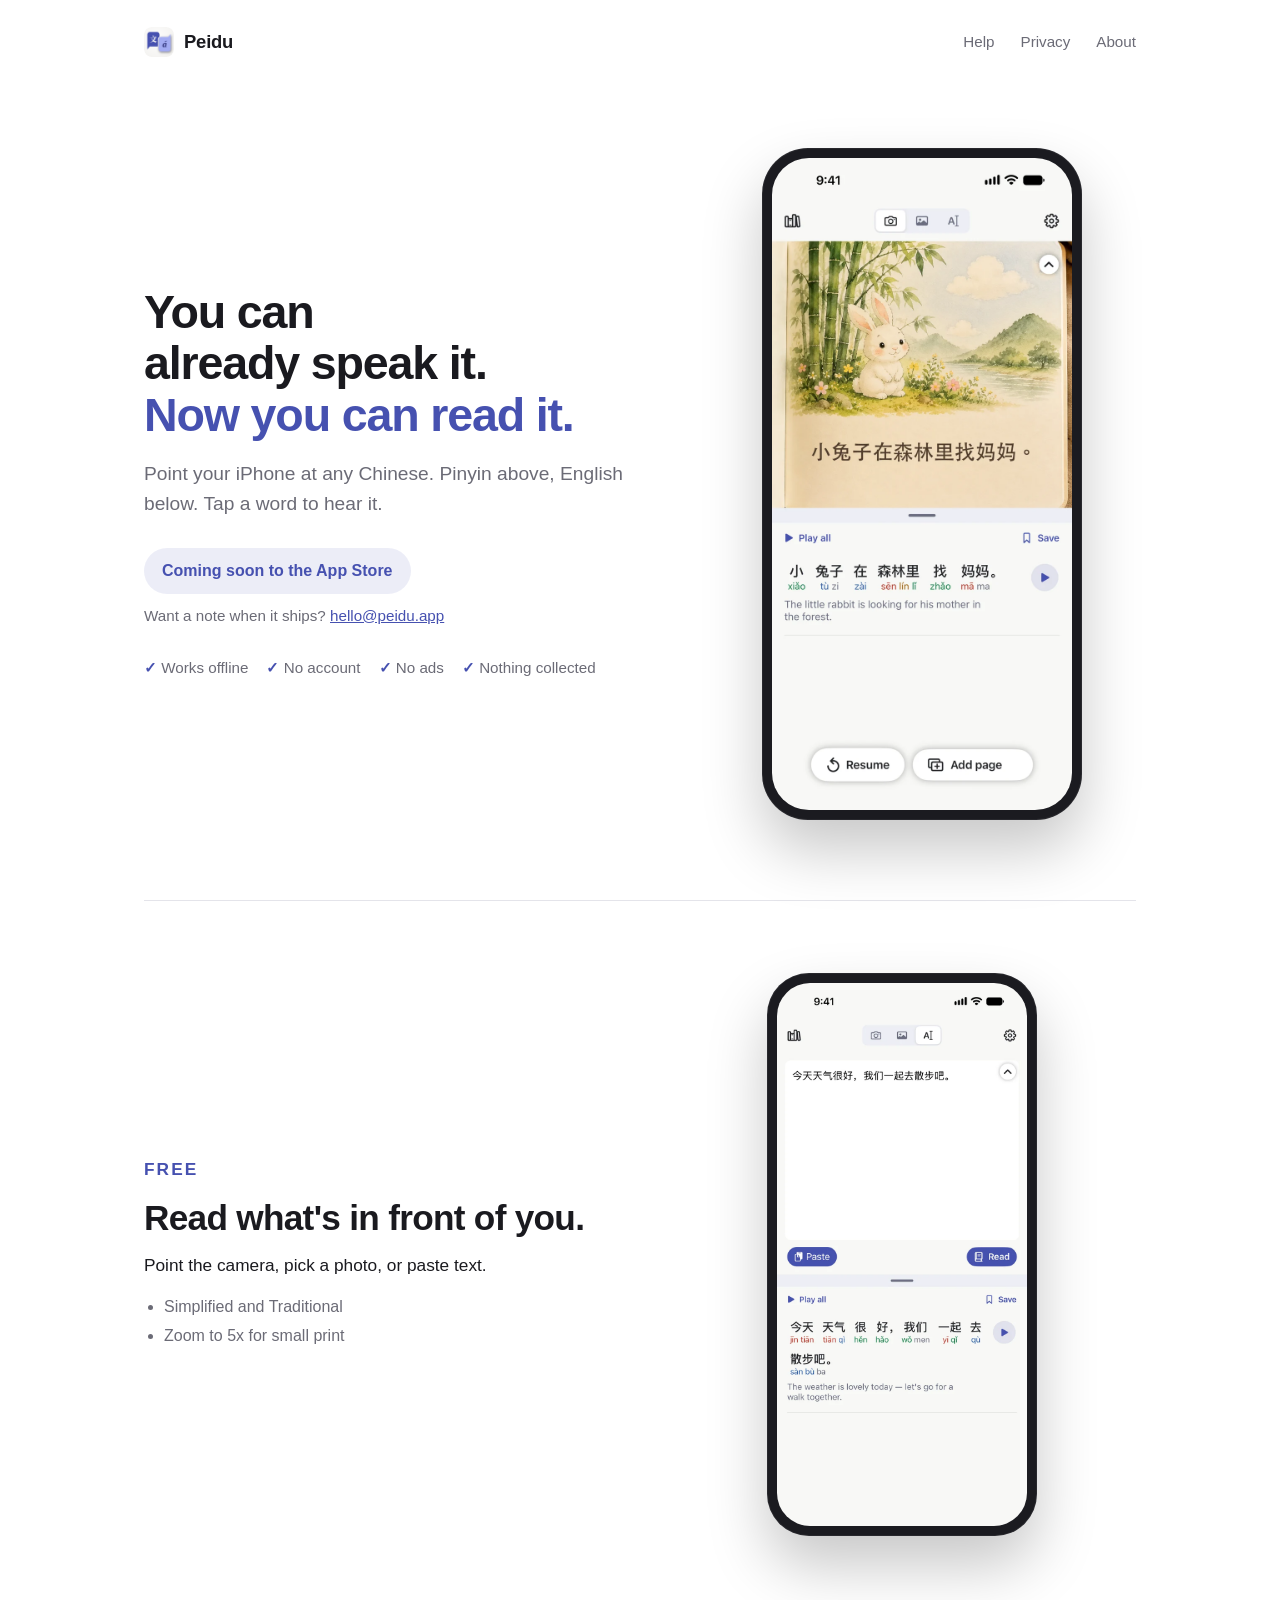
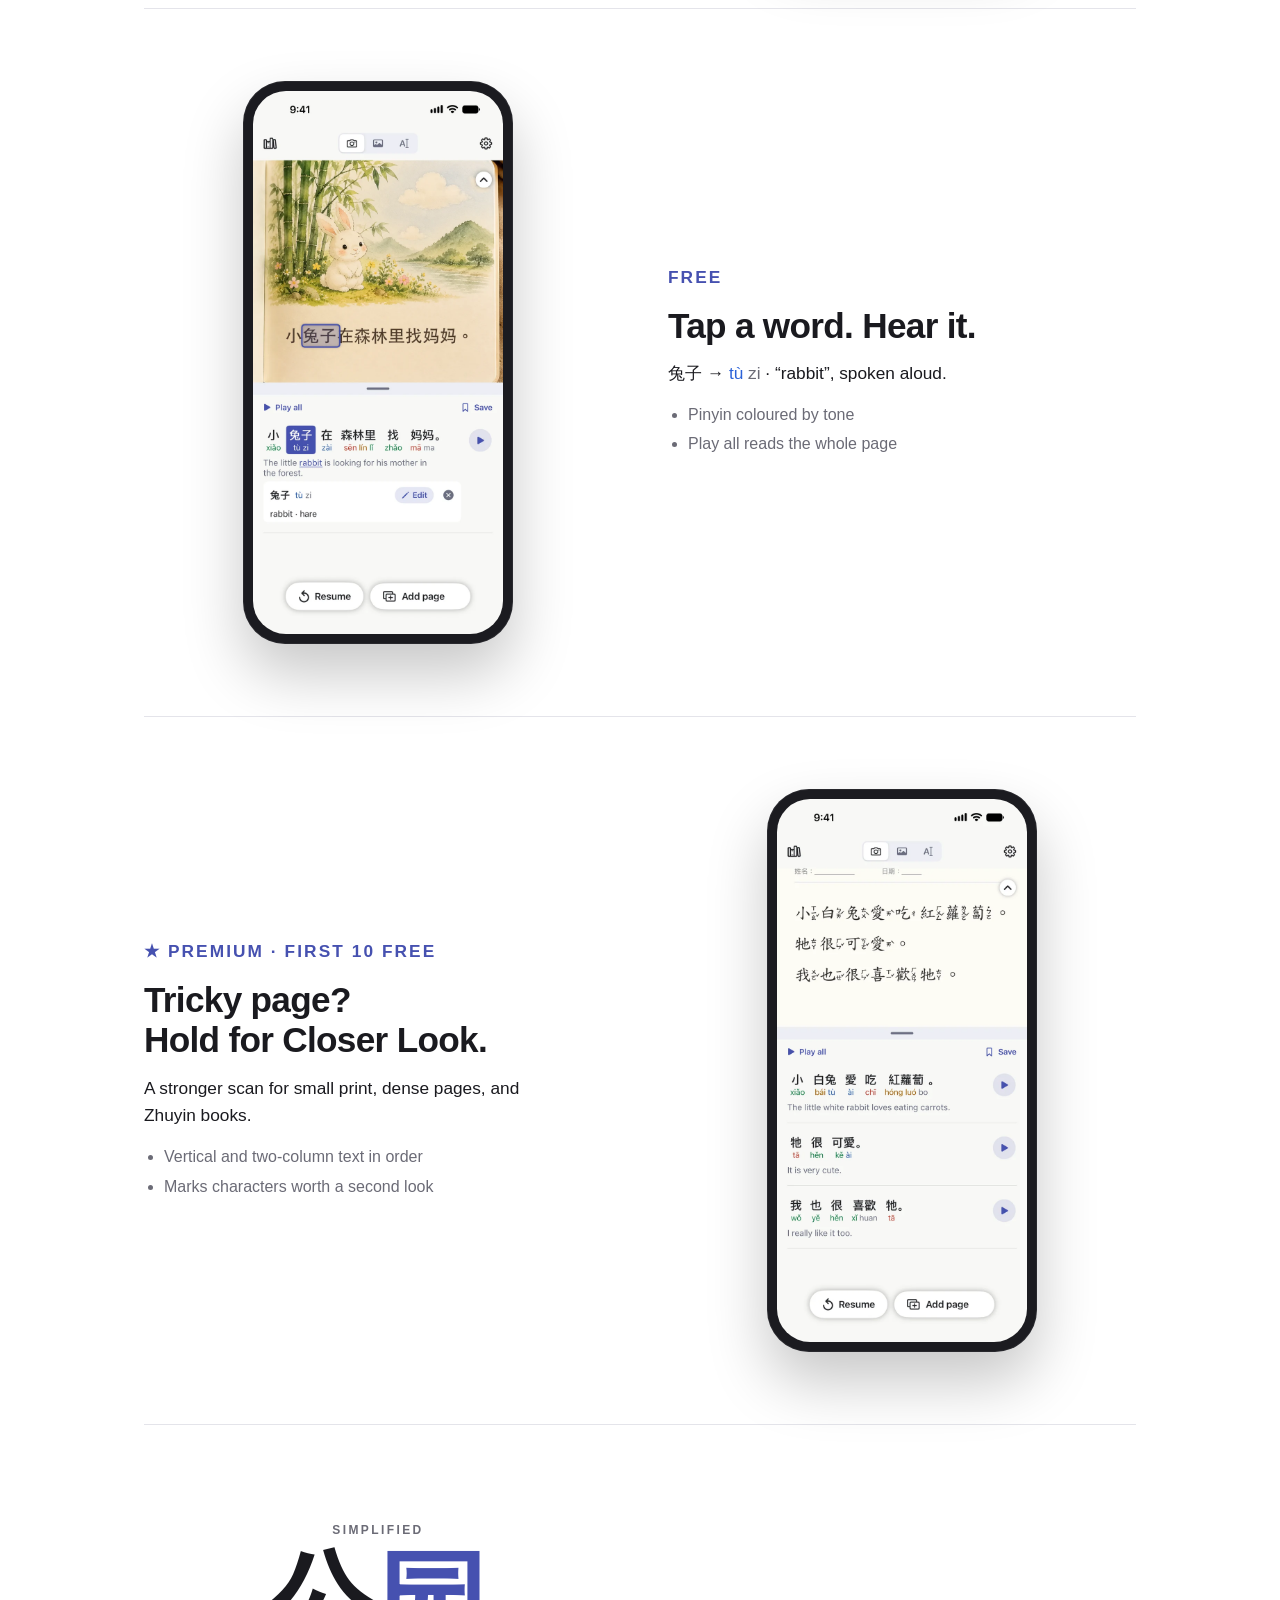
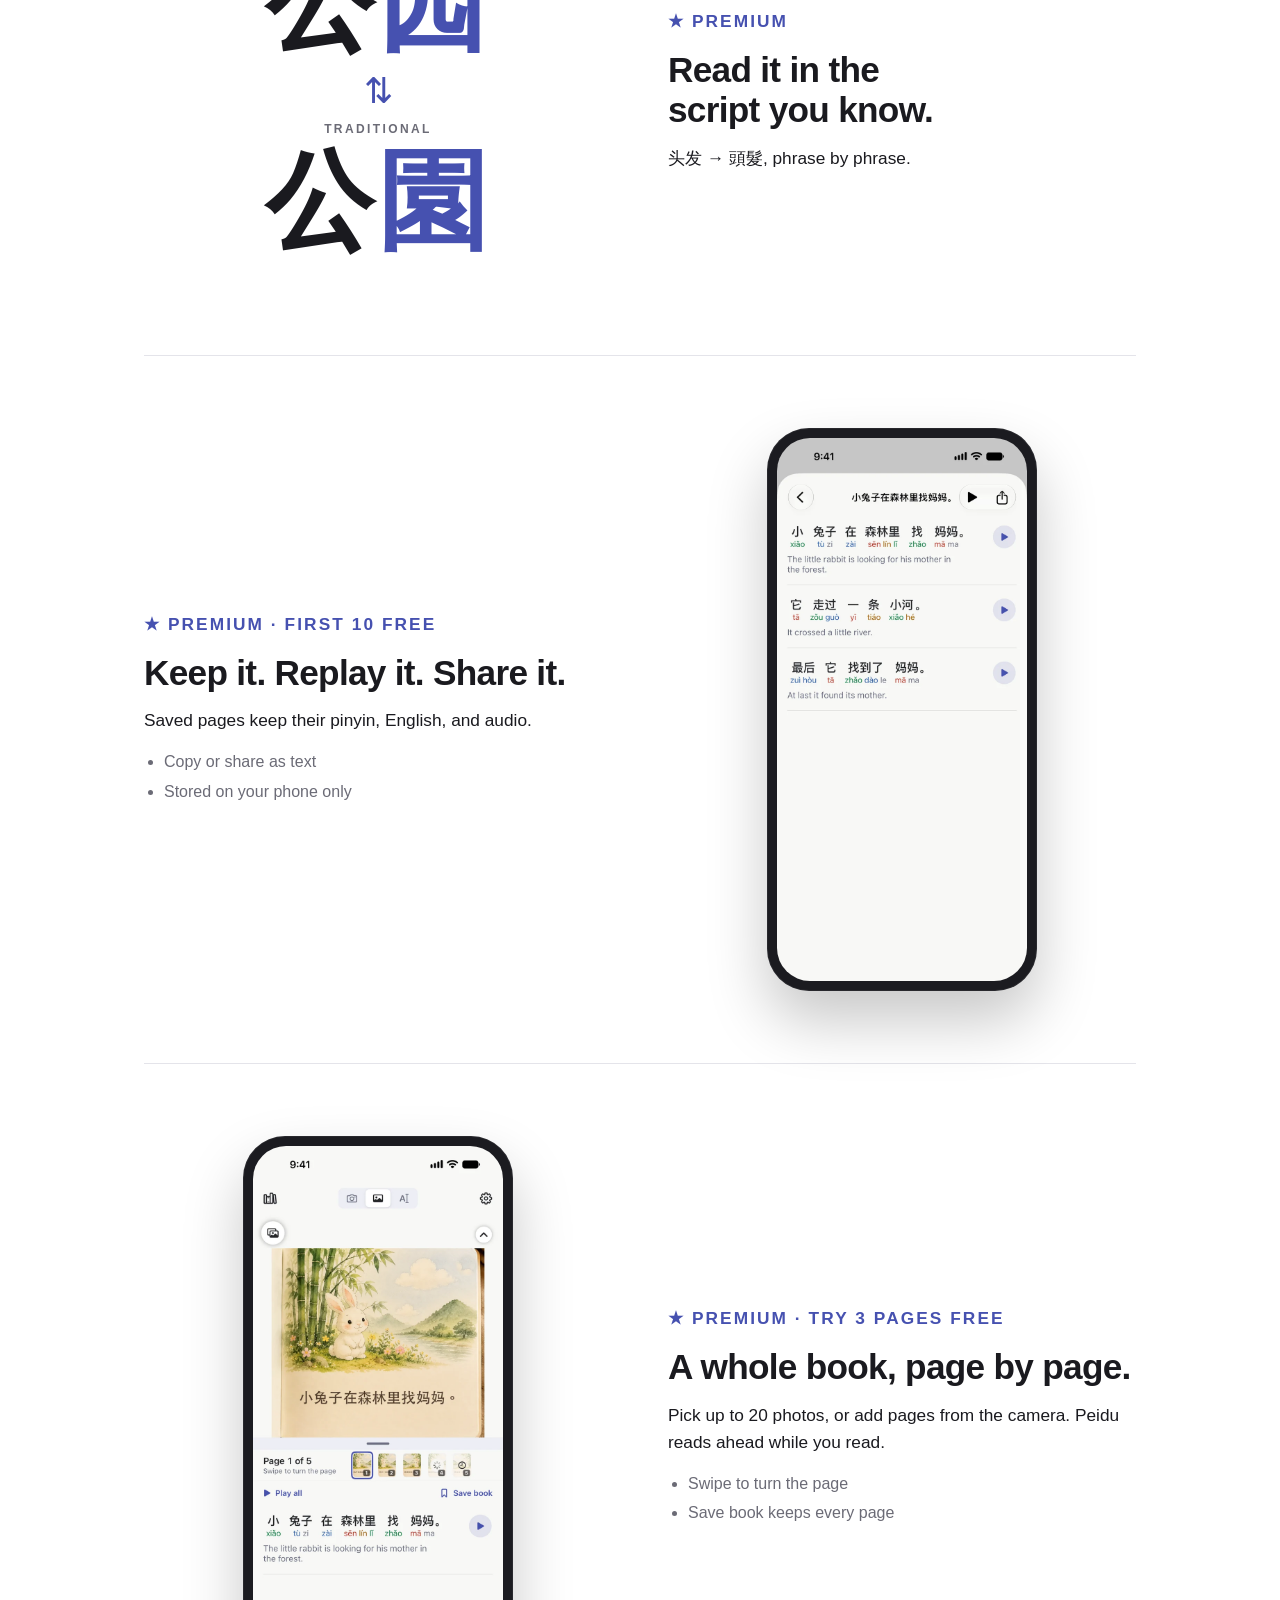
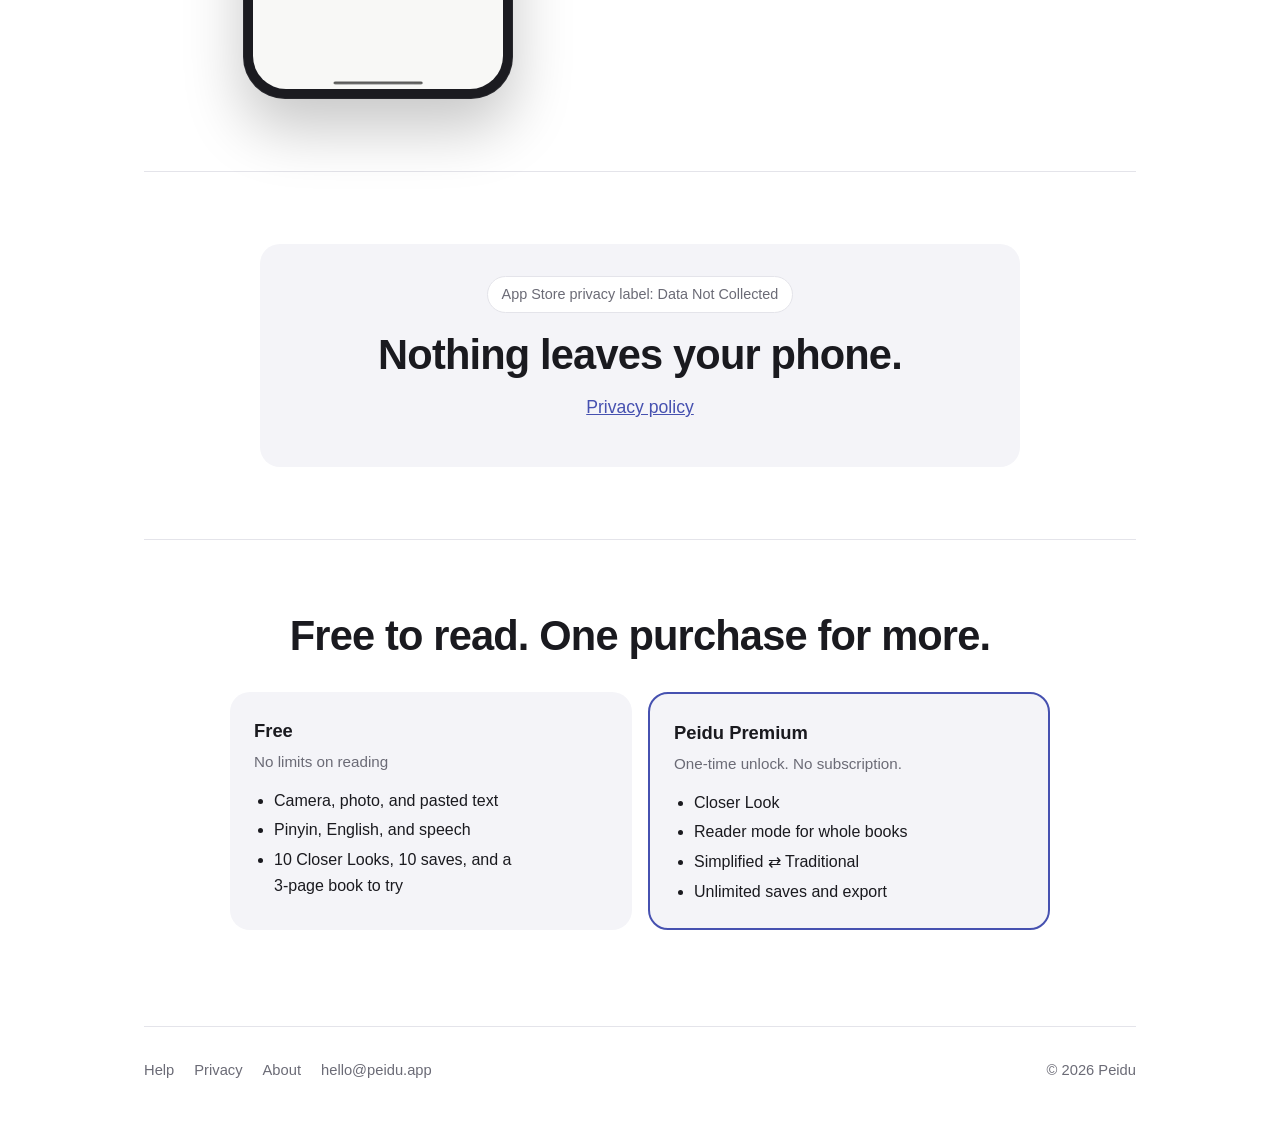
==== commit b323e9bc: "Design review round 3: eyebrow fits one line, Help says once that Closer Look is a hold, 'Some lines" ====
--- a/index.html
+++ b/index.html
@@ -143,7 +143,7 @@
 
       <article class="feature flip">
         <div class="feature-text">
-          <p class="eyebrow premium">Premium · one&nbsp;3&#8209;page&nbsp;book&nbsp;free</p>
+          <p class="eyebrow premium">Premium · try 3&nbsp;pages free</p>
           <h2>A whole book, page by page.</h2>
           <p>Pick up to 20 photos, or add pages from the camera. Peidu reads ahead while you read.</p>
           <ul>
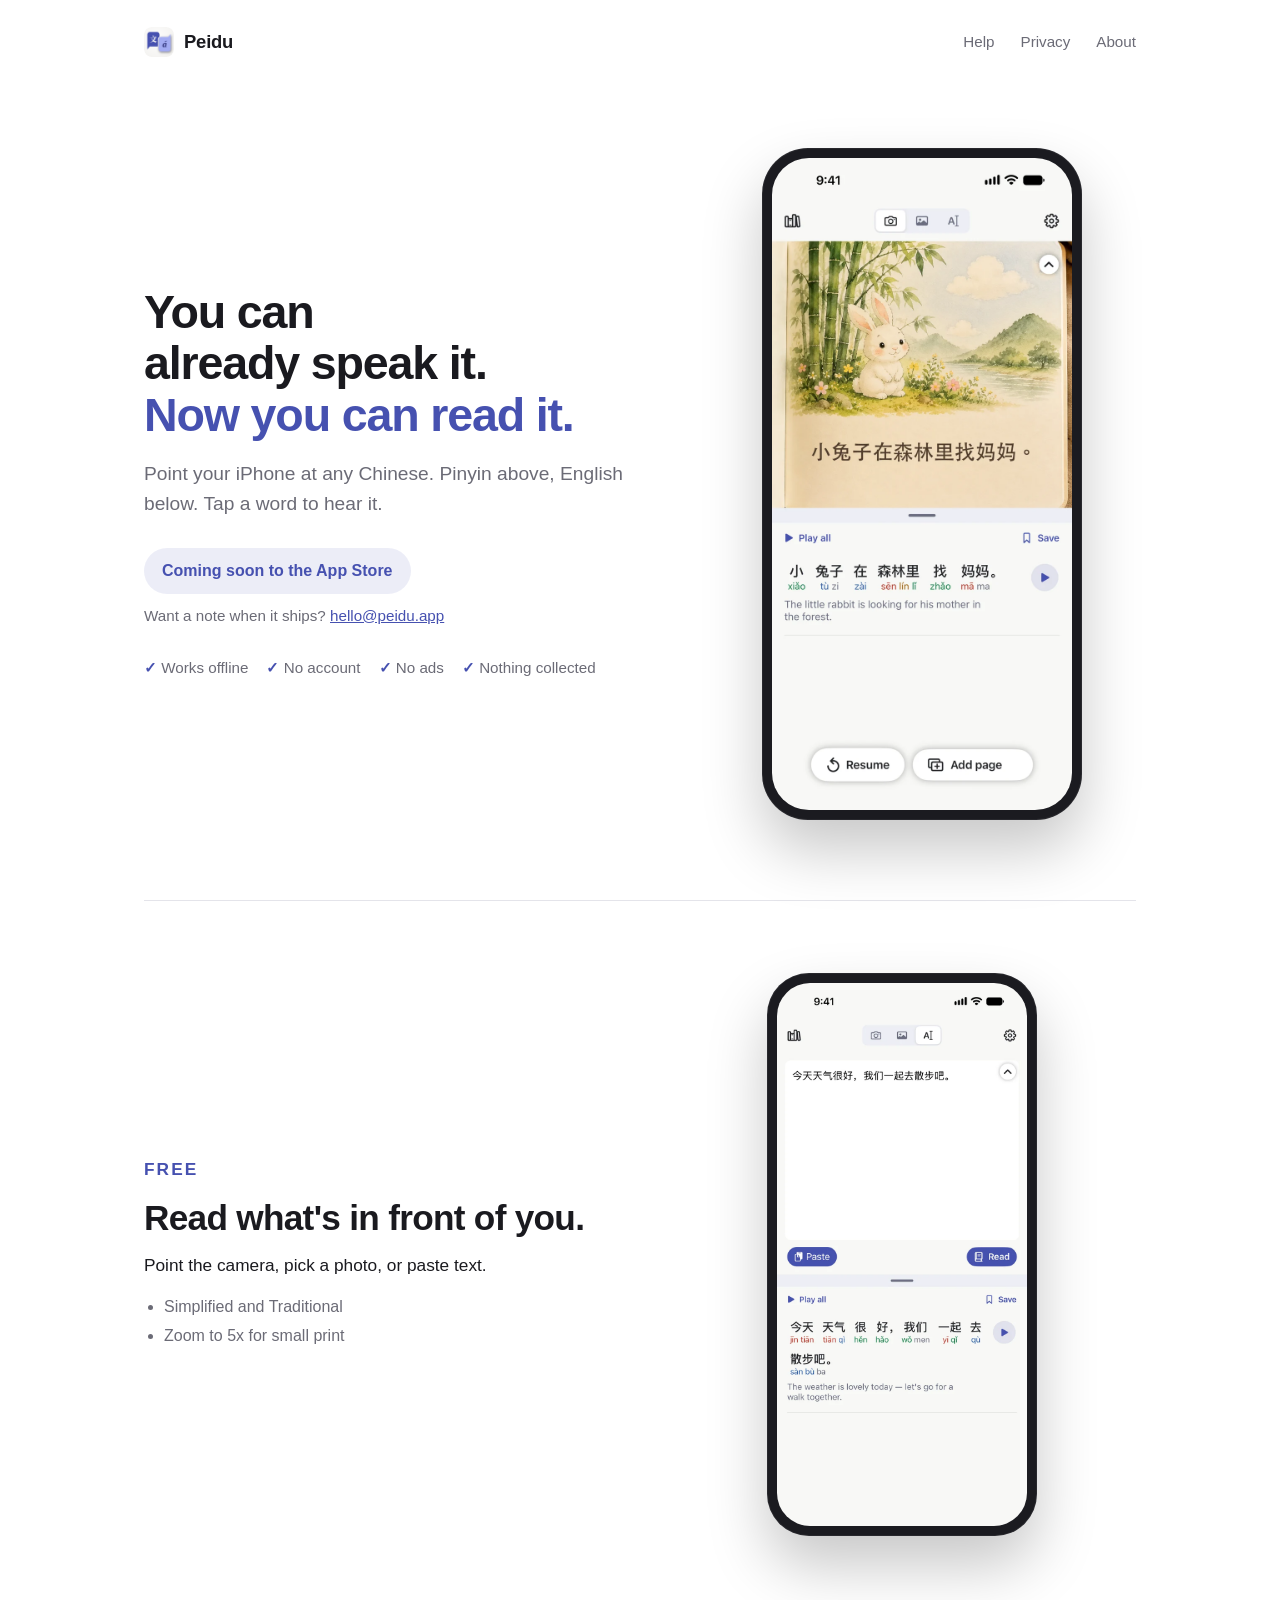
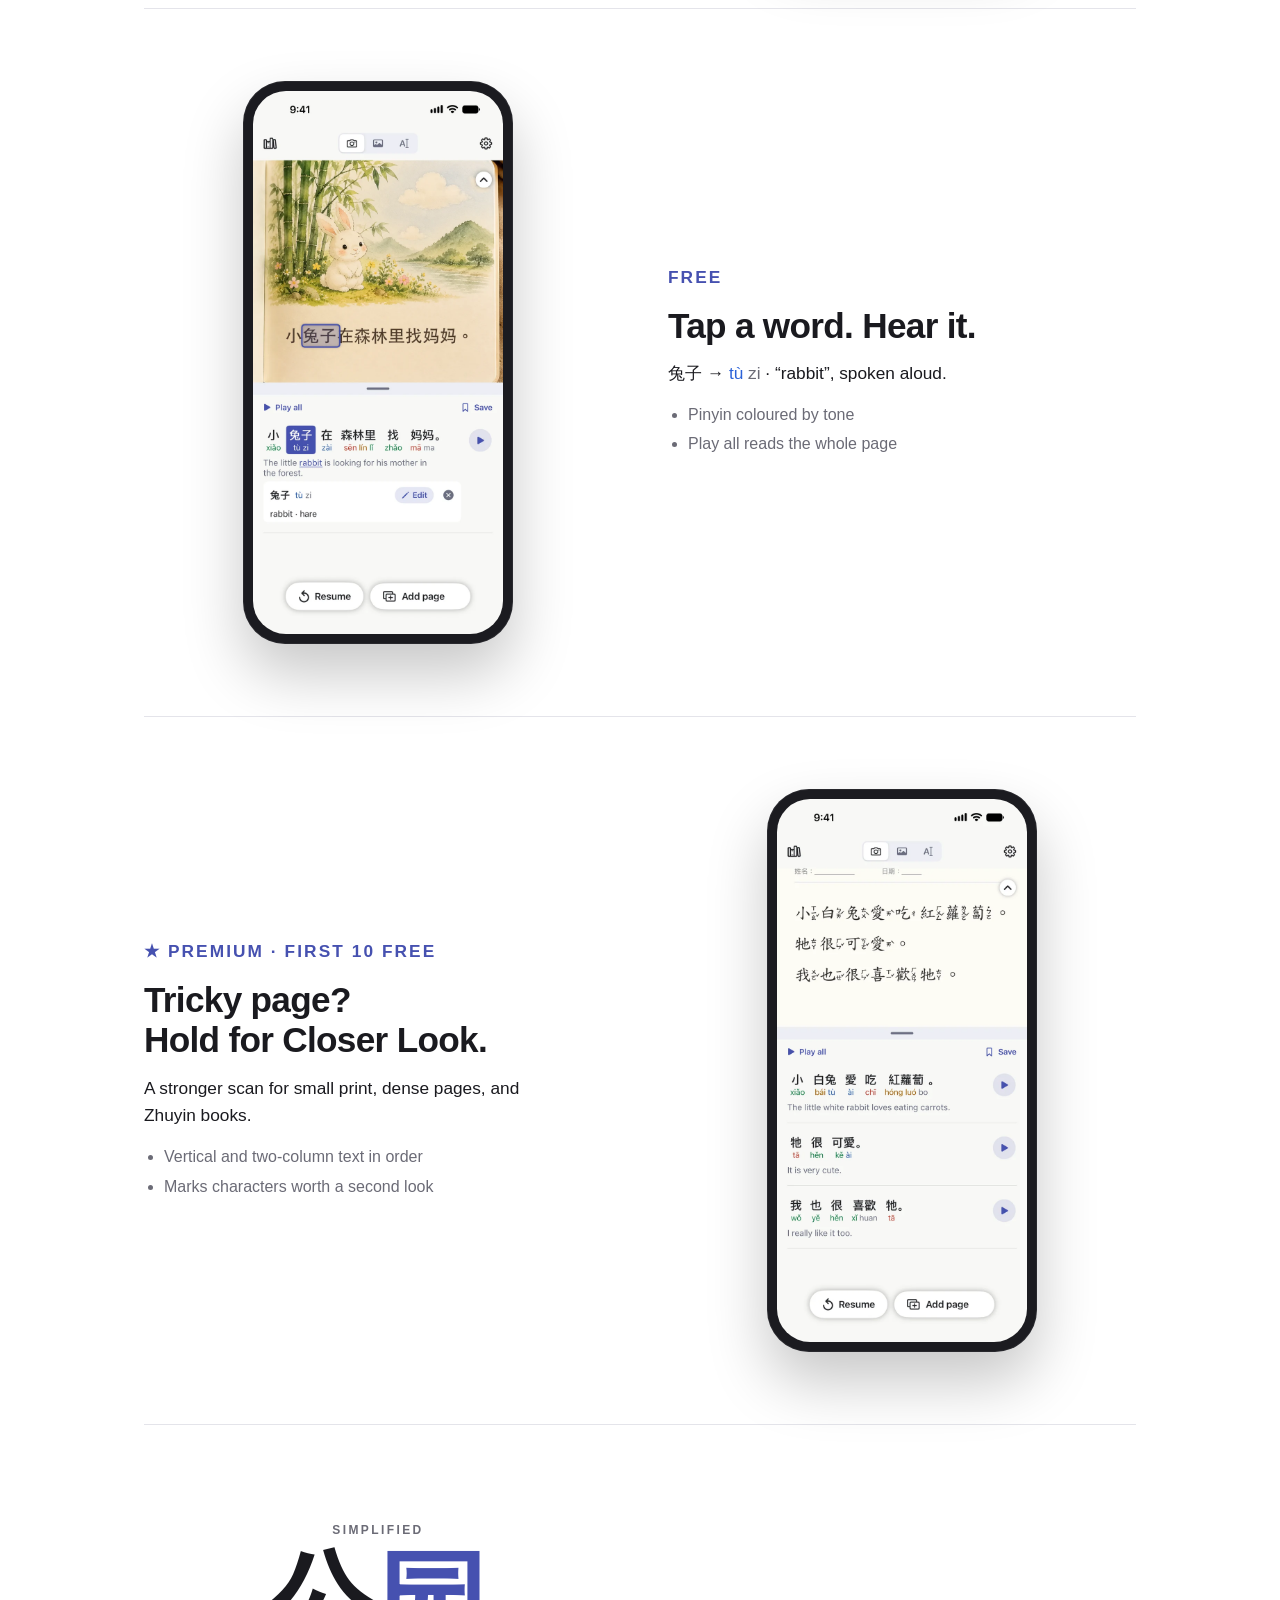
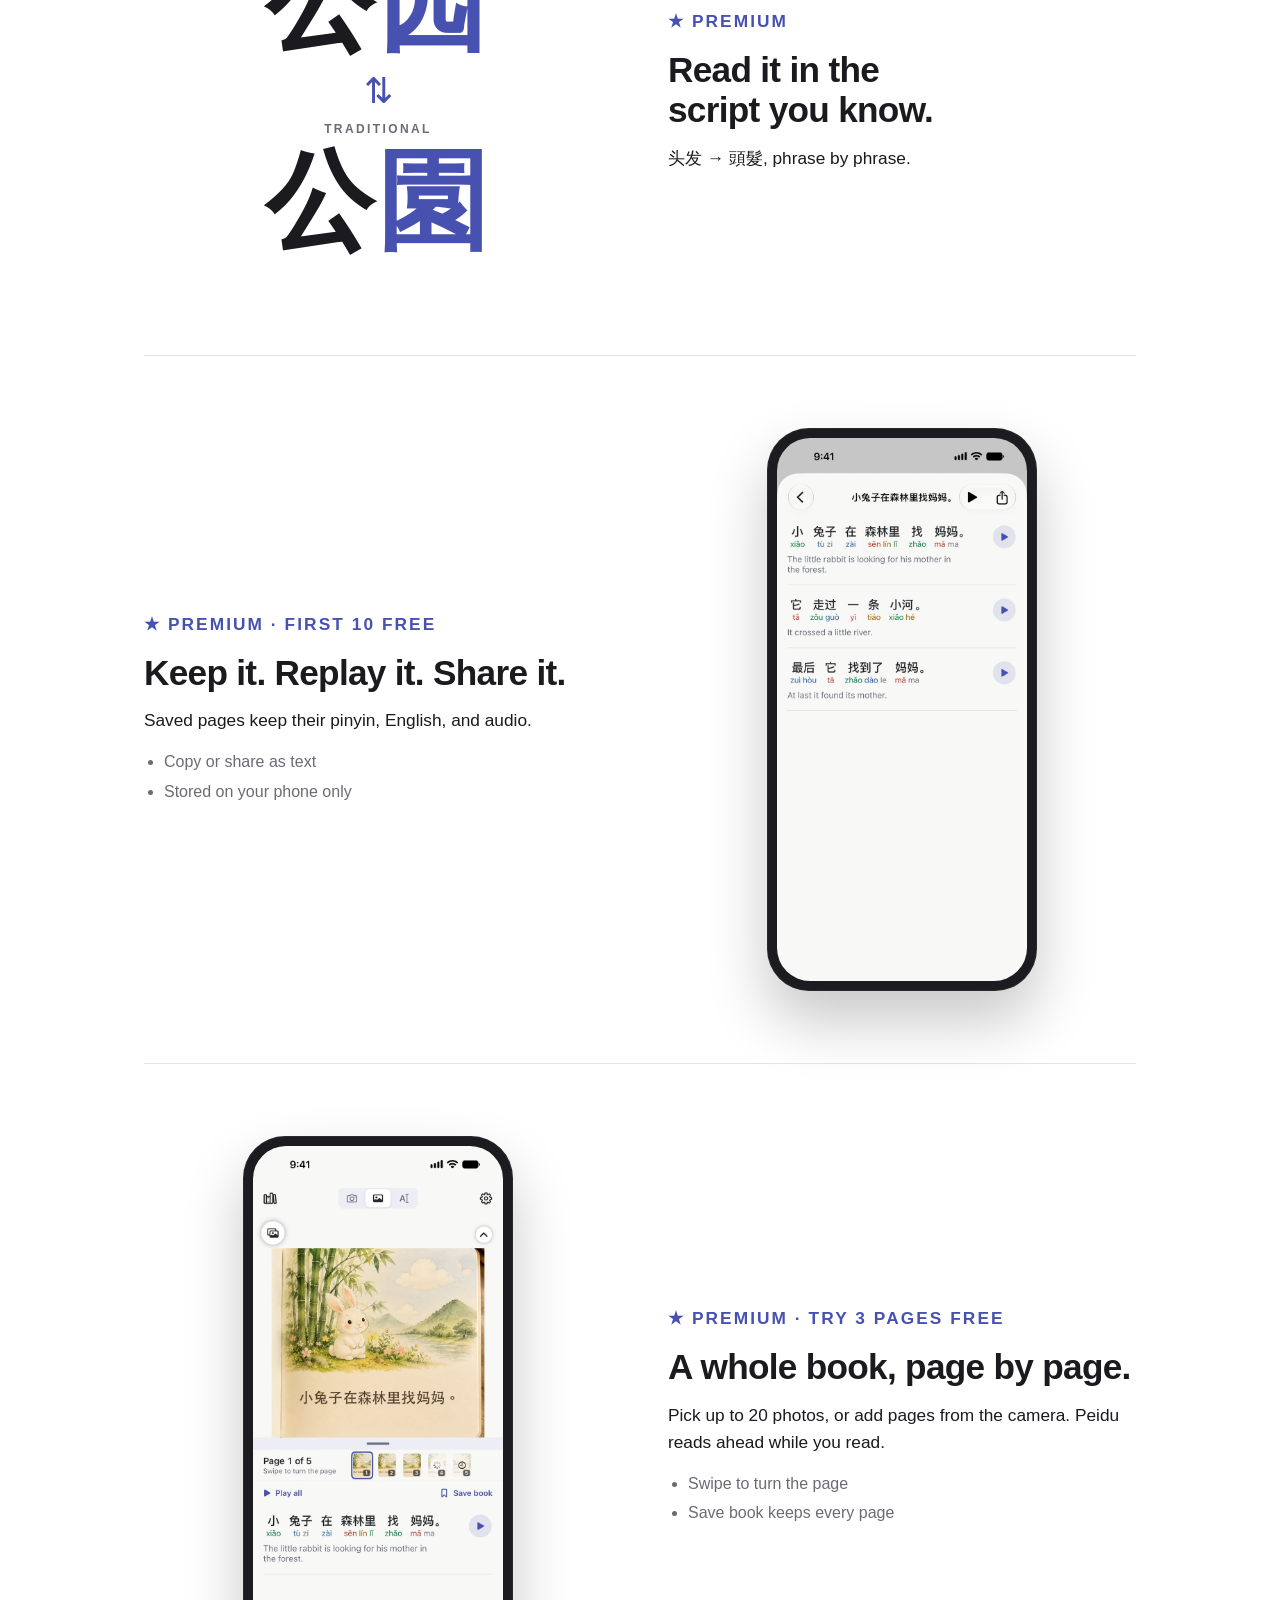
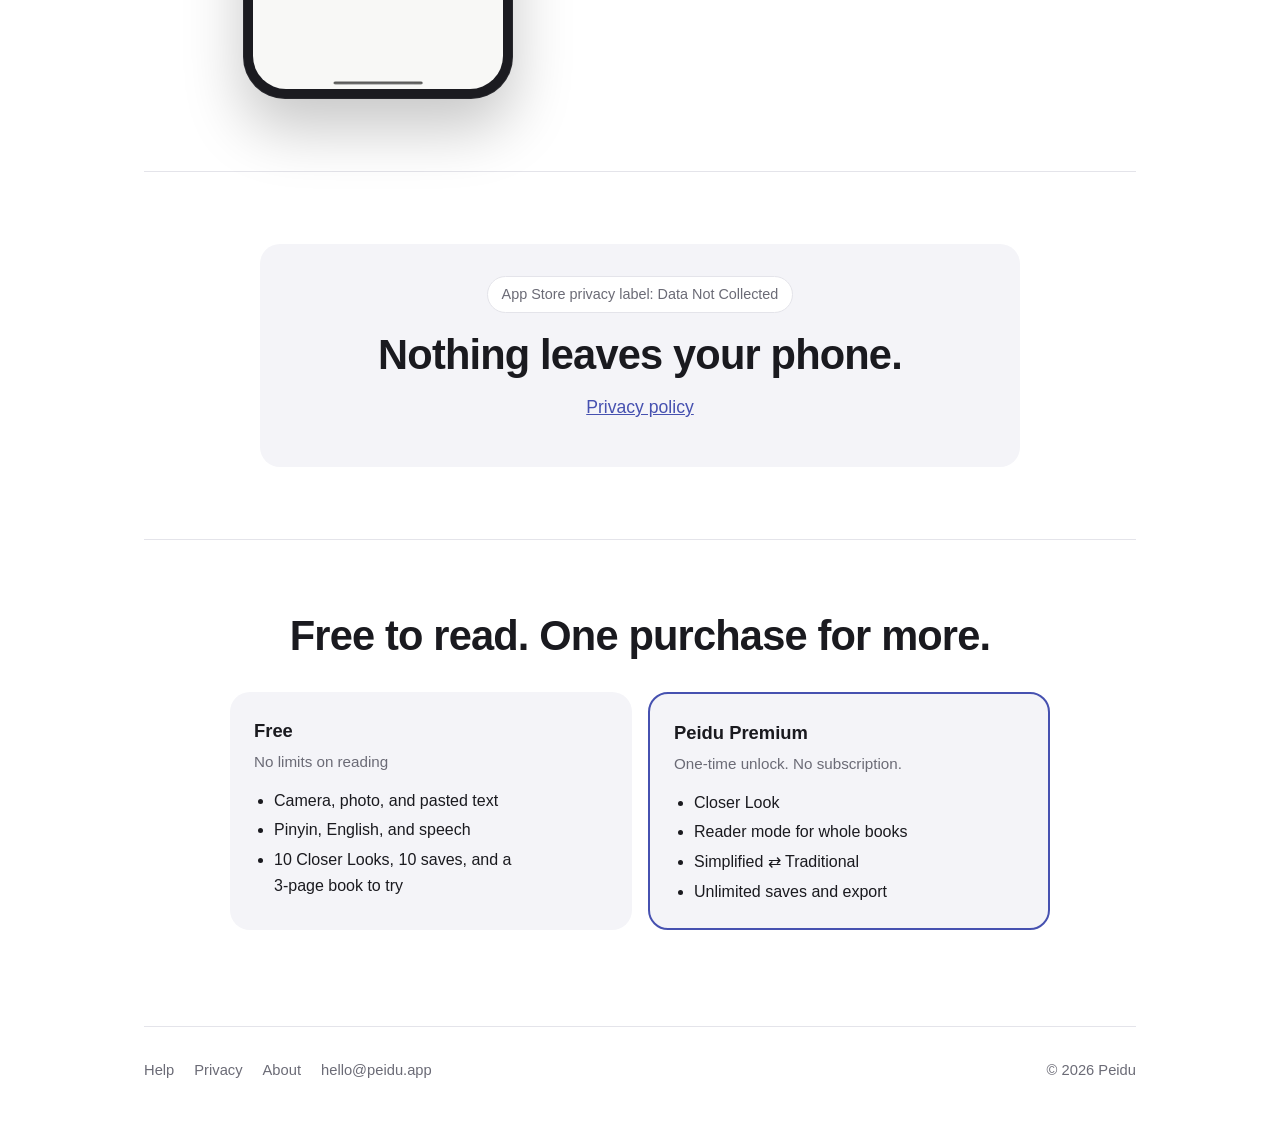
==== commit 83cfd251: "320px: header links on one line, 'Keep it. Replay it. Share it.' breaks between sentences, labels br" ====
--- a/index.html
+++ b/index.html
@@ -96,7 +96,7 @@
 
       <article class="feature">
         <div class="feature-text">
-          <p class="eyebrow premium">Premium · first 10 free</p>
+          <p class="eyebrow premium">Premium · first&nbsp;10&nbsp;free</p>
           <h2><span class="unit">Tricky page?</span> <span class="unit">Hold for Closer Look.</span></h2>
           <p>A stronger scan for small print, dense pages, and Zhuyin books.</p>
           <ul>
@@ -128,8 +128,8 @@
 
       <article class="feature">
         <div class="feature-text">
-          <p class="eyebrow premium">Premium · first 10 free</p>
-          <h2>Keep it. Replay it. Share it.</h2>
+          <p class="eyebrow premium">Premium · first&nbsp;10&nbsp;free</p>
+          <h2><span class="unit">Keep it.</span> <span class="unit">Replay it.</span> <span class="unit">Share it.</span></h2>
           <p>Saved pages keep their pinyin, English, and audio.</p>
           <ul>
             <li>Copy or share as text</li>
@@ -143,7 +143,7 @@
 
       <article class="feature flip">
         <div class="feature-text">
-          <p class="eyebrow premium">Premium · try 3&nbsp;pages free</p>
+          <p class="eyebrow premium">Premium · try&nbsp;3&nbsp;pages&nbsp;free</p>
           <h2>A whole book, page by page.</h2>
           <p>Pick up to 20 photos, or add pages from the camera. Peidu reads ahead while you read.</p>
           <ul>
--- a/assets/site.css
+++ b/assets/site.css
@@ -112,6 +112,12 @@
 }
 .site-nav a:hover { color: var(--fg); background: var(--card); }
 .site-nav a[aria-current="page"] { color: var(--accent); font-weight: 600; }
+@media (max-width: 359px) {
+  /* The three links stay on one line beside the name on the narrowest phones. */
+  .site-header { gap: 8px; }
+  .site-nav { margin-right: -6px; }
+  .site-nav a { padding: 10px 6px; font-size: 0.9rem; }
+}
 
 /* Hero */
 
